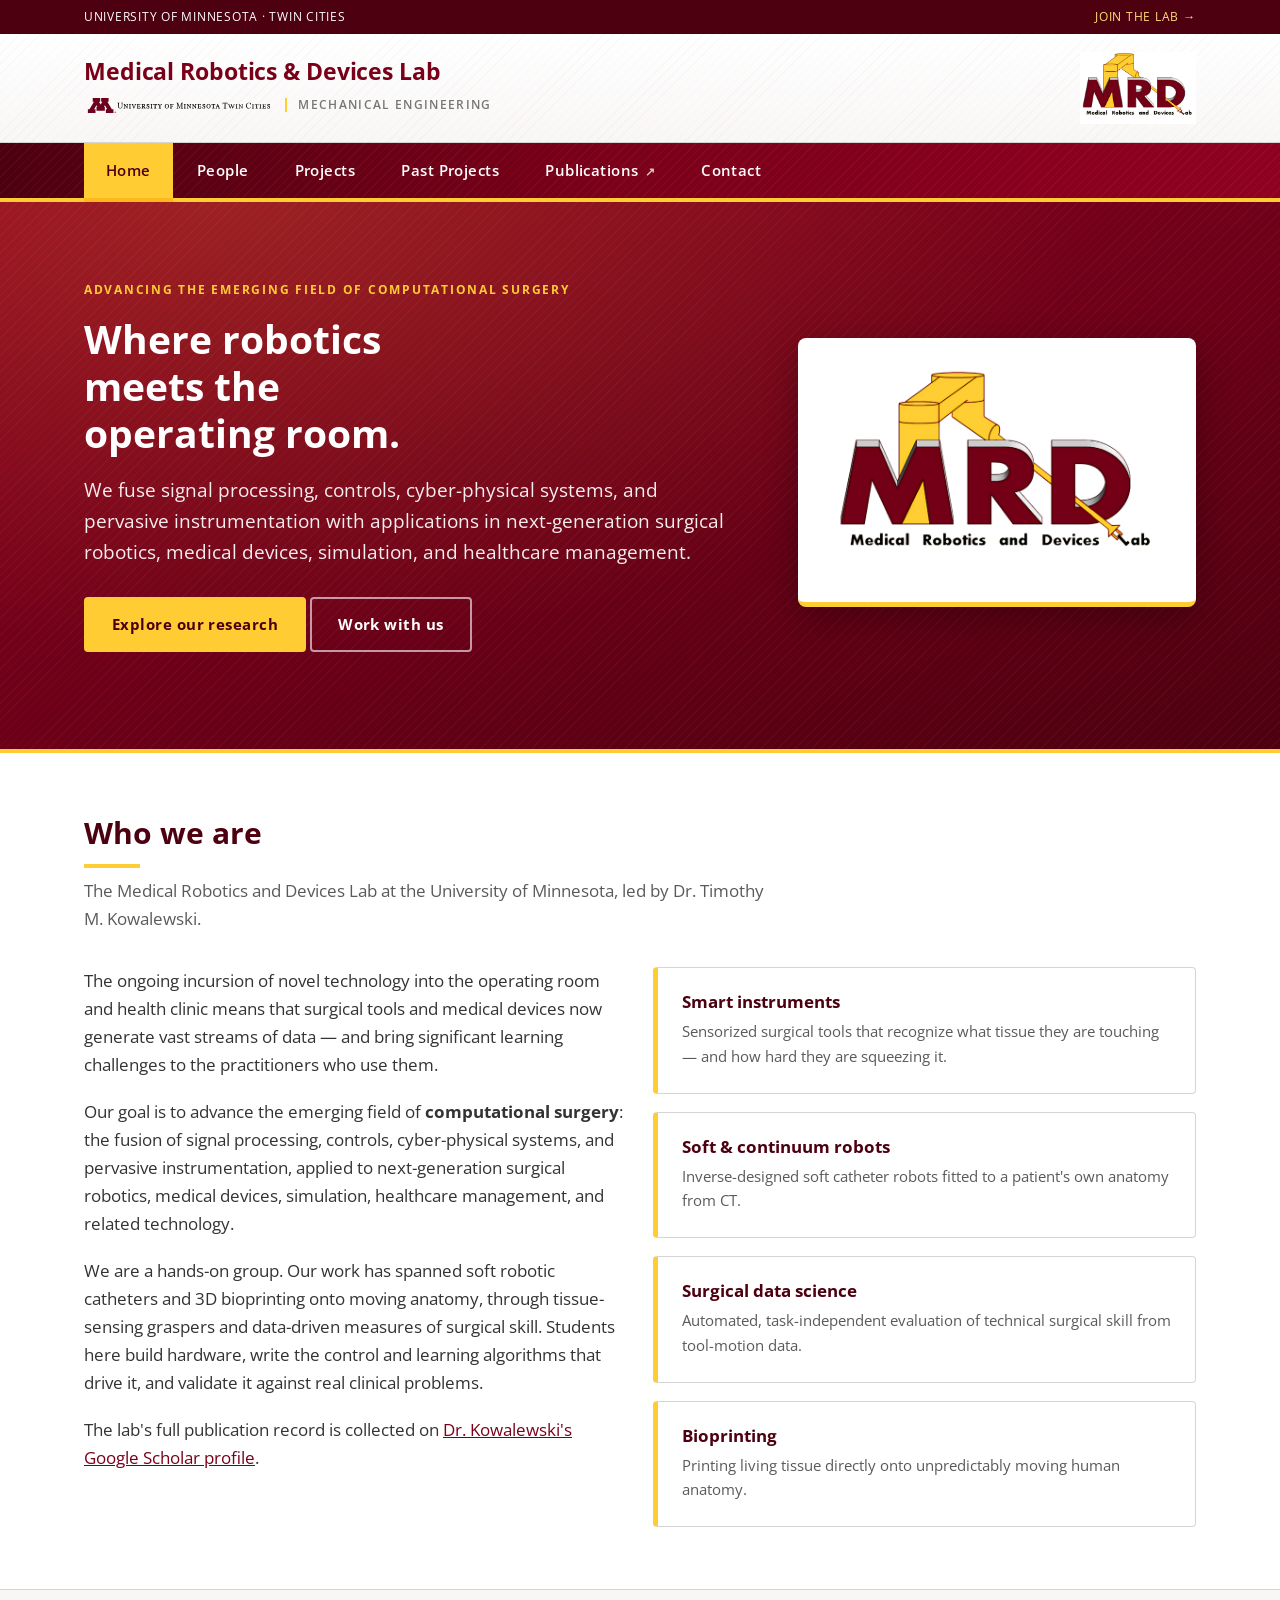
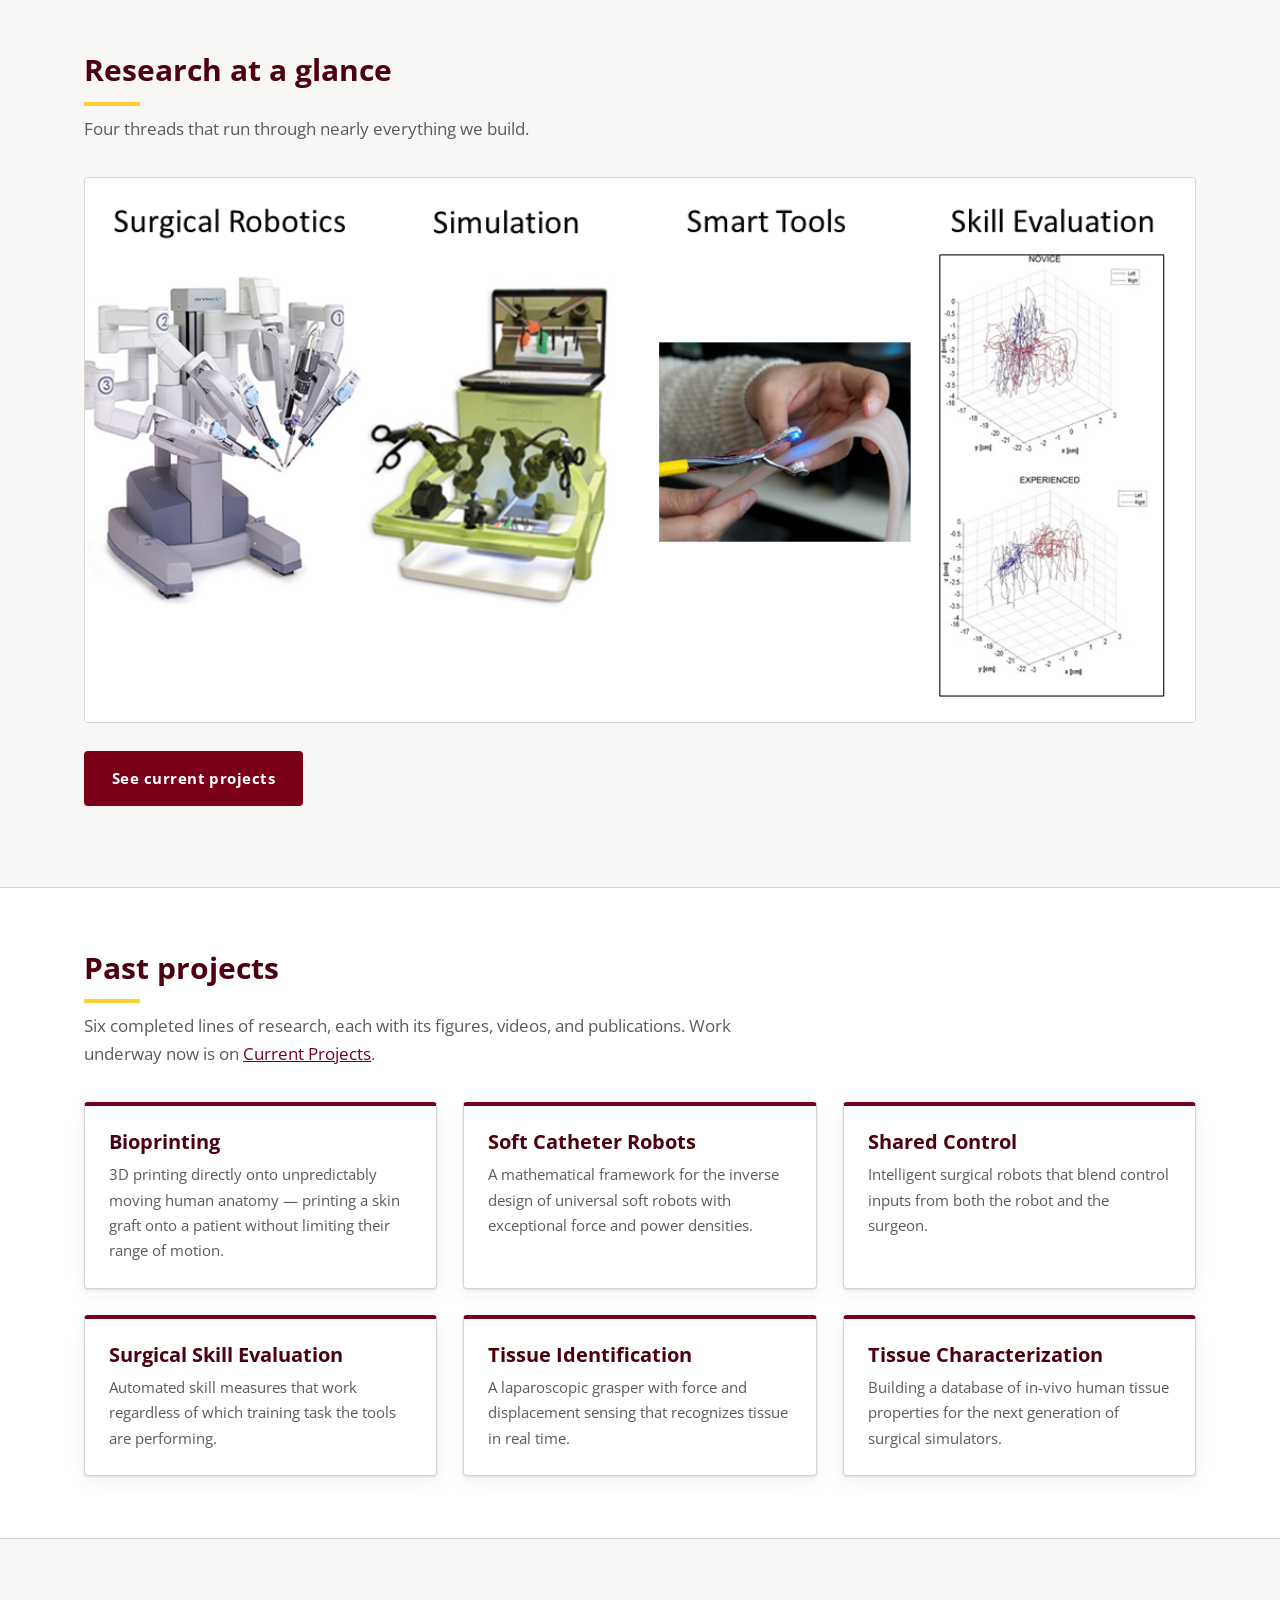
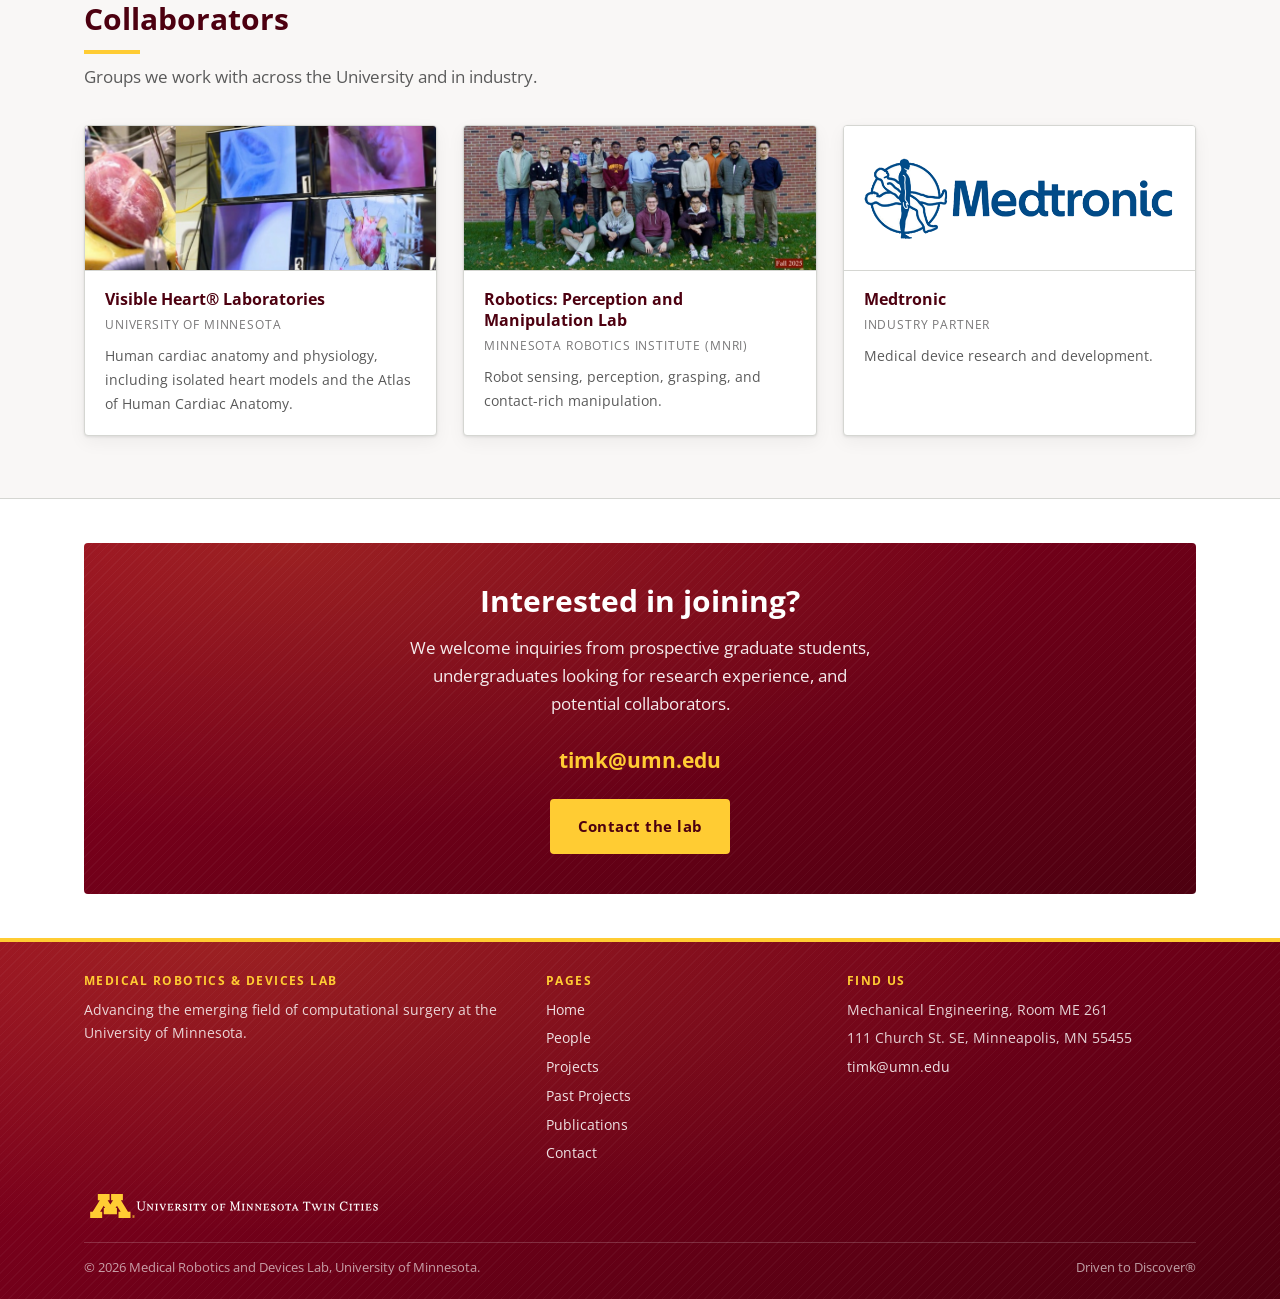
==== index.html @ 17ecb79b "Fix mobile layout for the hero, collaborators and footer wordmark The hero, collaborator strip and f" ====
<!DOCTYPE html>
<html lang="en">
<head>
<meta charset="utf-8">
<meta name="viewport" content="width=device-width, initial-scale=1">
<title>Medical Robotics and Devices Lab | University of Minnesota</title>
<meta name="description" content="The Medical Robotics and Devices Lab at the University of Minnesota advances the emerging field of computational surgery — surgical robotics, medical devices, simulation, and smart instrumentation.">
<link rel="icon" href="images/shared/mrd-logo.png">
<link href="https://fonts.googleapis.com/css2?family=Open+Sans:wght@400;600;700&display=swap" rel="stylesheet">
<link rel="stylesheet" href="css/style.css?v=8aaabcce">
</head>
<body>

<a class="skip-link" href="#main">Skip to main content</a>

<!-- ============================================================ header -->
<div class="topbar">
  <div class="wrap">
    <span>University of Minnesota &middot; Twin Cities</span>
    <span><a href="contact.html">Join the lab &rarr;</a></span>
  </div>
</div>

<header class="masthead">
  <div class="wrap">
    <a class="brand" href="index.html">
      <span class="title">Medical Robotics &amp; Devices Lab</span>
      <span class="sub">
        <img src="images/shared/umn-wordmark-light.svg"
             alt="University of Minnesota Twin Cities" width="190" height="23">
        <span class="dept">Mechanical Engineering</span>
      </span>
    </a>
    <a class="brand-logo" href="index.html" aria-label="MRD Lab home">
      <img src="images/shared/mrd-logo.png" alt="Medical Robotics and Devices Lab logo">
    </a>
  </div>
</header>

<div class="navbar">
  <div class="wrap">
    <button class="nav-toggle" aria-expanded="false" aria-controls="primary-nav">Menu</button>
    <nav class="nav" id="primary-nav" aria-label="Primary">
      <ul>
        <li><a href="index.html" aria-current="page">Home</a></li>
        <li><a href="people.html">People</a></li>
        <li><a href="projects.html">Projects</a></li>
        <li><a href="past-projects.html">Past Projects</a></li>
        <li><a href="https://scholar.google.com/citations?user=cNrTOccAAAAJ&amp;hl=en&amp;view_op=list_works&amp;sortby=pubdate"
               target="_blank" rel="noopener">Publications</a></li>
        <li><a href="contact.html">Contact</a></li>
      </ul>
    </nav>
  </div>
</div>

<main id="main">

  <!-- ============================================================= hero -->
  <div class="hero textured">
    <div class="wrap hero-grid">
      <div class="hero-text">
        <span class="kicker">Advancing the emerging field of computational surgery</span>
        <h1>Where robotics meets the operating room.</h1>
        <p class="lede">
          We fuse signal processing, controls, cyber-physical systems, and pervasive
          instrumentation with applications in next-generation surgical robotics,
          medical devices, simulation, and healthcare management.
        </p>
        <p>
          <a class="btn btn-gold" href="projects.html">Explore our research</a>
          <a class="btn btn-ghost" href="contact.html">Work with us</a>
        </p>
      </div>
      <div class="hero-mark">
        <img src="images/shared/mrd-logo.png"
             alt="Medical Robotics and Devices Lab logo" width="340" height="210">
      </div>
    </div>
  </div>

  <!-- ============================================================ about -->
  <section>
    <div class="wrap">
      <div class="section-head">
        <h2>Who we are</h2>
        <p>
          The Medical Robotics and Devices Lab at the University of Minnesota,
          led by Dr. Timothy M. Kowalewski.
        </p>
      </div>

      <div class="grid grid-2">
        <div>
          <p>
            The ongoing incursion of novel technology into the operating room and
            health clinic means that surgical tools and medical devices now generate
            vast streams of data &mdash; and bring significant learning challenges to
            the practitioners who use them.
          </p>
          <p>
            Our goal is to advance the emerging field of <strong>computational
            surgery</strong>: the fusion of signal processing, controls, cyber-physical
            systems, and pervasive instrumentation, applied to next-generation
            surgical robotics, medical devices, simulation, healthcare management,
            and related technology.
          </p>
          <p>
            We are a hands-on group. Our work has spanned soft robotic catheters
            and 3D bioprinting onto moving anatomy, through tissue-sensing graspers
            and data-driven measures of surgical skill. Students here build hardware,
            write the control and learning algorithms that drive it, and validate
            it against real clinical problems.
          </p>
          <p>
            The lab's full publication record is collected on
            <a href="https://scholar.google.com/citations?user=cNrTOccAAAAJ&amp;hl=en&amp;view_op=list_works&amp;sortby=pubdate"
               target="_blank" rel="noopener">Dr. Kowalewski's Google Scholar profile</a>.
          </p>
        </div>

        <div class="grid" style="gap:18px; align-content:start;">
          <div class="tile">
            <h3>Smart instruments</h3>
            <p>Sensorized surgical tools that recognize what tissue they are touching &mdash; and how hard they are squeezing it.</p>
          </div>
          <div class="tile">
            <h3>Soft &amp; continuum robots</h3>
            <p>Inverse-designed soft catheter robots fitted to a patient's own anatomy from CT.</p>
          </div>
          <div class="tile">
            <h3>Surgical data science</h3>
            <p>Automated, task-independent evaluation of technical surgical skill from tool-motion data.</p>
          </div>
          <div class="tile">
            <h3>Bioprinting</h3>
            <p>Printing living tissue directly onto unpredictably moving human anatomy.</p>
          </div>
        </div>
      </div>
    </div>
  </section>

  <!-- ================================================== research strip -->
  <section class="alt">
    <div class="wrap">
      <div class="section-head">
        <h2>Research at a glance</h2>
        <p>Four threads that run through nearly everything we build.</p>
      </div>
      <img src="images/home/research-banner.png"
           alt="Lab research areas: surgical robotics, simulation, smart tools, and skill evaluation"
           style="width:100%; border:1px solid var(--rule); border-radius:var(--radius); background:#fff;">
      <p style="margin-top:28px;">
        <a class="btn btn-maroon" href="projects.html">See current projects</a>
      </p>
    </div>
  </section>

  <!-- ============================================== featured projects -->
  <section>
    <div class="wrap">
      <div class="section-head">
        <h2>Past projects</h2>
        <p>
          Six completed lines of research, each with its figures, videos, and
          publications. Work underway now is on
          <a href="projects.html">Current Projects</a>.
        </p>
      </div>

      <div class="grid grid-3">
        <article class="card">
          <div class="card-body">
            <h3><a href="past-projects.html#bioprinting">Bioprinting</a></h3>
            <p>3D printing directly onto unpredictably moving human anatomy &mdash; printing a skin graft onto a patient without limiting their range of motion.</p>
          </div>
        </article>
        <article class="card">
          <div class="card-body">
            <h3><a href="past-projects.html#soft-catheter-robots">Soft Catheter Robots</a></h3>
            <p>A mathematical framework for the inverse design of universal soft robots with exceptional force and power densities.</p>
          </div>
        </article>
        <article class="card">
          <div class="card-body">
            <h3><a href="past-projects.html#shared-control">Shared Control</a></h3>
            <p>Intelligent surgical robots that blend control inputs from both the robot and the surgeon.</p>
          </div>
        </article>
        <article class="card">
          <div class="card-body">
            <h3><a href="past-projects.html#surgical-skill-evaluation">Surgical Skill Evaluation</a></h3>
            <p>Automated skill measures that work regardless of which training task the tools are performing.</p>
          </div>
        </article>
        <article class="card">
          <div class="card-body">
            <h3><a href="past-projects.html#tissue-identification">Tissue Identification</a></h3>
            <p>A laparoscopic grasper with force and displacement sensing that recognizes tissue in real time.</p>
          </div>
        </article>
        <article class="card">
          <div class="card-body">
            <h3><a href="past-projects.html#tissue-characterization">Tissue Characterization</a></h3>
            <p>Building a database of in-vivo human tissue properties for the next generation of surgical simulators.</p>
          </div>
        </article>
      </div>
    </div>
  </section>

  <!-- ===================================================== collaborators -->
  <section class="alt">
    <div class="wrap">
      <div class="section-head">
        <h2>Collaborators</h2>
        <p>Groups we work with across the University and in industry.</p>
      </div>

      <div class="collab-grid">

        <a class="collab" href="https://med.umn.edu/vhlab" target="_blank" rel="noopener">
          <span class="logo photo">
            <img src="images/collaborators/visible-heart-laboratory.jpg"
                 alt="An isolated heart on the Visible Heart Laboratories apparatus, with imaging monitors behind it"
                 loading="lazy"
                 data-fallback-text="Visible Heart&reg; Laboratories">
          </span>
          <span class="body">
            <span class="name">Visible Heart&reg; Laboratories</span>
            <span class="where">University of Minnesota</span>
            <span class="what">Human cardiac anatomy and physiology, including isolated
              heart models and the Atlas of Human Cardiac Anatomy.</span>
          </span>
        </a>

        <a class="collab" href="https://rpm-lab.github.io/" target="_blank" rel="noopener">
          <span class="logo photo">
            <img src="images/collaborators/rpm-lab.jpg"
                 alt="The RPM Lab group, autumn 2025"
                 loading="lazy"
                 data-fallback-text="RPM Lab">
          </span>
          <span class="body">
            <span class="name">Robotics: Perception and Manipulation Lab</span>
            <span class="where">Minnesota Robotics Institute (MnRI)</span>
            <span class="what">Robot sensing, perception, grasping, and
              contact-rich manipulation.</span>
          </span>
        </a>

        <a class="collab" href="https://www.medtronic.com" target="_blank" rel="noopener">
          <span class="logo">
            <img src="images/collaborators/medtronic.png"
                 alt="Medtronic" width="600" height="163" loading="lazy"
                 data-fallback-text="Medtronic">
          </span>
          <span class="body">
            <span class="name">Medtronic</span>
            <span class="where">Industry partner</span>
            <span class="what">Medical device research and development.</span>
          </span>
        </a>

      </div>
    </div>
  </section>

  <!-- =============================================================== CTA -->
  <section class="tight">
    <div class="wrap">
      <div class="contact-cta textured">
        <h2>Interested in joining?</h2>
        <p>
          We welcome inquiries from prospective graduate students, undergraduates
          looking for research experience, and potential collaborators.
        </p>
        <a class="email" href="mailto:timk@umn.edu">timk@umn.edu</a><br>
        <a class="btn btn-gold" href="contact.html">Contact the lab</a>
      </div>
    </div>
  </section>

</main>

<!-- ============================================================ footer -->
<footer class="site-footer textured">
  <div class="wrap">
    <div class="footer-grid">
      <div>
        <h4>Medical Robotics &amp; Devices Lab</h4>
        <p style="margin:0 0 10px;">
          Advancing the emerging field of computational surgery at the
          University of Minnesota.
        </p>
      </div>
      <div>
        <h4>Pages</h4>
        <ul>
          <li><a href="index.html">Home</a></li>
          <li><a href="people.html">People</a></li>
          <li><a href="projects.html">Projects</a></li>
          <li><a href="past-projects.html">Past Projects</a></li>
          <li><a href="https://scholar.google.com/citations?user=cNrTOccAAAAJ&amp;hl=en&amp;view_op=list_works&amp;sortby=pubdate" target="_blank" rel="noopener">Publications</a></li>
          <li><a href="contact.html">Contact</a></li>
        </ul>
      </div>
      <div>
        <h4>Find us</h4>
        <ul>
          <li>Mechanical Engineering, Room ME 261</li>
          <li>111 Church St. SE, Minneapolis, MN 55455</li>
          <li><a href="mailto:timk@umn.edu">timk@umn.edu</a></li>
        </ul>
      </div>
    </div>
      <div class="footer-umn">
        <img src="images/shared/umn-wordmark-reversed.svg"
             alt="University of Minnesota, Twin Cities" width="300" height="36">
      </div>
    <div class="footer-bottom">
      <span>&copy; <span id="year">2026</span> Medical Robotics and Devices Lab, University of Minnesota.</span>
      <span>Driven to Discover&reg;</span>
    </div>
  </div>
</footer>

<script src="js/site.js?v=edabe808"></script>
<script>document.getElementById('year').textContent = new Date().getFullYear();</script>
</body>
</html>
---- css/style.css ----
/* ==========================================================================
   Medical Robotics and Devices Lab — University of Minnesota
   Palette and type pulled from the previous site (UMN "Folwell" theme).
   ========================================================================== */

:root {
  /* UMN brand colors, sampled from the old mrd.umn.edu stylesheet */
  --maroon:        #7a0019;
  --maroon-dark:   #4d0010;
  --maroon-mid:    #900021;
  --maroon-light:  #a10021;
  --gold:          #ffcc33;
  --gold-deep:     #ffb71e;
  --gold-pale:     #ffde7a;

  /* Neutrals */
  --ink:           #333333;
  --ink-soft:      #5a5a5a;
  --ink-faint:     #777677;
  --rule:          #d5d6d2;
  --paper:         #ffffff;
  --paper-warm:    #f9f7f6;
  --paper-grey:    #f0efee;

  --wrap:          1160px;
  --radius:        4px;
  --shadow:        0 1px 3px rgba(0, 0, 0, .10), 0 6px 18px rgba(0, 0, 0, .05);
  --shadow-lift:   0 2px 6px rgba(0, 0, 0, .13), 0 14px 32px rgba(0, 0, 0, .10);

  --sans: "Open Sans", Helvetica, "Helvetica Neue", Verdana, Geneva, sans-serif;
  --serif: Georgia, Times, "Times New Roman", serif;
}

/* --------------------------------------------------------------- reset -- */

*, *::before, *::after { box-sizing: border-box; }

body {
  margin: 0;
  font-family: var(--sans);
  font-size: 17px;
  line-height: 1.65;
  color: var(--ink);
  background: var(--paper);
  -webkit-font-smoothing: antialiased;
}

img { max-width: 100%; display: block; }

a { color: var(--maroon); }
a:hover { color: var(--maroon-light); }

h1, h2, h3, h4 {
  font-family: var(--sans);
  font-weight: 700;
  line-height: 1.2;
  color: var(--maroon-dark);
  margin: 0 0 .5em;
}

h1 { font-size: 2.45rem; }
h2 { font-size: 1.85rem; }
h3 { font-size: 1.22rem; }

p { margin: 0 0 1.1em; }

.wrap {
  max-width: var(--wrap);
  margin: 0 auto;
  padding: 0 24px;
}

.skip-link {
  position: absolute;
  left: -9999px;
  background: var(--gold);
  color: var(--maroon-dark);
  padding: 10px 18px;
  font-weight: 700;
  z-index: 100;
}
.skip-link:focus { left: 8px; top: 8px; }

/* ------------------------------------------------------- texture utils -- */

/* Fine diagonal weave laid over maroon fields — carries the "texture" of the
   old site's banner without needing an image file. */
.textured {
  position: relative;
  background-color: var(--maroon);
  background-image:
    repeating-linear-gradient(135deg,
      rgba(255, 255, 255, .035) 0px,
      rgba(255, 255, 255, .035) 1px,
      transparent 1px,
      transparent 6px),
    radial-gradient(ellipse at 18% 0%,
      rgba(255, 204, 51, .16) 0%,
      transparent 58%),
    linear-gradient(160deg, var(--maroon-mid) 0%, var(--maroon-dark) 100%);
}

/* ---------------------------------------------------------- top banner -- */

.topbar {
  background: var(--maroon-dark);
  color: #fff;
  font-size: .78rem;
  letter-spacing: .06em;
  text-transform: uppercase;
}
.topbar .wrap {
  display: flex;
  justify-content: space-between;
  align-items: center;
  min-height: 34px;
  gap: 16px;
}
.topbar a { color: var(--gold-pale); text-decoration: none; }
.topbar a:hover { color: #fff; text-decoration: underline; }

/* Light plate so the maroon/gold logo keeps its contrast */
.masthead {
  background-color: var(--paper);
  background-image:
    repeating-linear-gradient(135deg,
      rgba(122, 0, 25, .022) 0px,
      rgba(122, 0, 25, .022) 1px,
      transparent 1px,
      transparent 7px),
    linear-gradient(180deg, #fff 0%, var(--paper-warm) 100%);
  border-bottom: 1px solid var(--rule);
}
.masthead .wrap {
  display: flex;
  align-items: center;
  justify-content: space-between;
  gap: 24px;
  padding-top: 18px;
  padding-bottom: 18px;
}

.brand {
  display: flex;
  flex-direction: column;
  text-decoration: none;
  min-width: 0;
}
.brand .title {
  font-size: 1.42rem;
  font-weight: 700;
  line-height: 1.15;
  color: var(--maroon);
  letter-spacing: -.005em;
}
/* Official University wordmark + unit name, the way UMN brands its units.
   The department has no standalone banner image — its own site sets the unit
   name as text beside the campus wordmark, so this mirrors that. */
.brand .sub {
  display: flex;
  align-items: center;
  gap: 11px;
  margin-top: 8px;
  min-width: 0;
}
.brand .sub img {
  height: 23px;
  width: auto;
  flex: none;
}
.brand .sub .dept {
  font-size: .76rem;
  letter-spacing: .11em;
  text-transform: uppercase;
  color: var(--ink-faint);
  font-weight: 600;
  padding-left: 11px;
  border-left: 2px solid var(--gold);
  line-height: 1.2;
}

/* Lab logo, pinned top-right on every page */
.brand-logo {
  flex: none;
  display: block;
  line-height: 0;
}
.brand-logo img {
  height: 72px;
  width: auto;
}

/* ----------------------------------------------------------- nav (4 up) - */

.navbar {
  background-color: var(--maroon);
  background-image:
    repeating-linear-gradient(135deg,
      rgba(255, 255, 255, .04) 0px,
      rgba(255, 255, 255, .04) 1px,
      transparent 1px,
      transparent 6px),
    linear-gradient(90deg, var(--maroon-dark) 0%, var(--maroon) 46%, var(--maroon-mid) 100%);
  border-bottom: 4px solid var(--gold);
}
.navbar .wrap {
  display: flex;
  align-items: center;
  justify-content: space-between;
  gap: 16px;
  flex-wrap: wrap;
}

.nav-toggle {
  display: none;
  background: transparent;
  border: 2px solid var(--gold);
  color: var(--gold);
  font: inherit;
  font-weight: 700;
  font-size: .9rem;
  padding: 7px 14px;
  margin: 9px 0;
  border-radius: var(--radius);
  cursor: pointer;
}

.nav ul {
  list-style: none;
  margin: 0;
  padding: 0;
  display: flex;
  gap: 2px;
}
.nav a {
  display: block;
  padding: 15px 22px;
  color: #fff;
  text-decoration: none;
  font-weight: 600;
  font-size: .95rem;
  letter-spacing: .03em;
  border-bottom: 4px solid transparent;
  margin-bottom: -4px;
}
.nav a:hover {
  background: rgba(0, 0, 0, .20);
  color: var(--gold);
}
.nav a[aria-current="page"] {
  color: var(--maroon-dark);
  background: var(--gold);
  border-bottom-color: var(--gold-deep);
}

/* Publications leaves the site (Google Scholar) — mark it so that's no surprise */
.nav a[target="_blank"]::after {
  content: "↗";
  font-size: .78em;
  margin-left: 6px;
  opacity: .75;
  vertical-align: baseline;
}

/* ---------------------------------------------------------------- hero -- */

.hero {
  color: #fff;
  padding: 72px 0 78px;
  border-bottom: 4px solid var(--gold);
}
/* Text left, lab mark right — fills the empty half of the banner.
   The logo's own letters are maroon, so it sits on a light plate rather
   than directly on the maroon ground where it would disappear. */
.hero-grid {
  display: grid;
  grid-template-columns: minmax(0, 1fr) auto;
  gap: 56px;
  align-items: center;
}
.hero-mark {
  flex: none;
  background: var(--paper);
  border-radius: 8px;
  border-bottom: 5px solid var(--gold);
  padding: 30px 34px;
  box-shadow: 0 10px 34px rgba(0, 0, 0, .28);
}
.hero-mark img { width: 330px; height: auto; }

.hero h1 { color: #fff; max-width: 17ch; }
.hero .kicker {
  display: inline-block;
  font-size: .78rem;
  letter-spacing: .14em;
  text-transform: uppercase;
  color: var(--gold);
  font-weight: 700;
  margin-bottom: 14px;
}
.hero .lede {
  font-size: 1.16rem;
  max-width: 62ch;
  color: rgba(255, 255, 255, .93);
  margin-bottom: 1.6em;
}

/* page header for interior pages */
.page-head {
  color: #fff;
  padding: 48px 0 52px;
  border-bottom: 4px solid var(--gold);
}
.page-head h1 { color: #fff; margin-bottom: .25em; }
.page-head p {
  max-width: 64ch;
  color: rgba(255, 255, 255, .9);
  margin: 0;
}

/* -------------------------------------------------------------- button -- */

.btn {
  display: inline-block;
  padding: 13px 26px;
  font-weight: 700;
  font-size: .95rem;
  letter-spacing: .03em;
  text-decoration: none;
  border-radius: var(--radius);
  border: 2px solid transparent;
  transition: transform .12s ease, background-color .12s ease;
}
.btn:hover { transform: translateY(-1px); }

.btn-gold {
  background: var(--gold);
  color: var(--maroon-dark);
  border-color: var(--gold);
}
.btn-gold:hover { background: var(--gold-deep); color: var(--maroon-dark); }

.btn-ghost {
  border-color: rgba(255, 255, 255, .6);
  color: #fff;
}
.btn-ghost:hover { background: rgba(255, 255, 255, .12); color: #fff; }

.btn-maroon {
  background: var(--maroon);
  color: #fff;
  border-color: var(--maroon);
}
.btn-maroon:hover { background: var(--maroon-light); color: #fff; }

/* ------------------------------------------------------------ sections -- */

section { padding: 62px 0; }
section.tight { padding: 44px 0; }
section.alt { background: var(--paper-warm); border-top: 1px solid var(--rule); border-bottom: 1px solid var(--rule); }

.section-head { margin-bottom: 34px; max-width: 68ch; }
.section-head h2 { margin-bottom: .3em; }
.section-head h2::after {
  content: "";
  display: block;
  width: 56px;
  height: 4px;
  background: var(--gold);
  margin-top: 14px;
}
.section-head p { color: var(--ink-soft); margin: 0; }

/* ---------------------------------------------------------- grid/cards -- */

.grid { display: grid; gap: 26px; }
.grid-2 { grid-template-columns: repeat(2, 1fr); }
.grid-3 { grid-template-columns: repeat(3, 1fr); }
.grid-4 { grid-template-columns: repeat(4, 1fr); }

.card {
  background: var(--paper);
  border: 1px solid var(--rule);
  border-top: 4px solid var(--maroon);
  border-radius: var(--radius);
  box-shadow: var(--shadow);
  overflow: hidden;
  display: flex;
  flex-direction: column;
  transition: box-shadow .16s ease, transform .16s ease;
}
.card:hover { box-shadow: var(--shadow-lift); transform: translateY(-2px); }
.card .card-body { padding: 24px; flex: 1; }
.card h3 { margin-bottom: .45em; }
.card h3 a { text-decoration: none; color: inherit; }
.card:hover h3 a { color: var(--maroon-light); text-decoration: underline; }
.card p { color: var(--ink-soft); font-size: .96rem; margin-bottom: 0; }

/* Stat / focus tiles on the home page */
.tile {
  background: var(--paper);
  border: 1px solid var(--rule);
  border-left: 5px solid var(--gold);
  border-radius: var(--radius);
  padding: 24px;
}
.tile h3 { font-size: 1.05rem; margin-bottom: .4em; }
.tile p { font-size: .94rem; color: var(--ink-soft); margin: 0; }

/* -------------------------------------------------------- people cards -- */

.person {
  background: var(--paper);
  border: 1px solid var(--rule);
  border-radius: var(--radius);
  box-shadow: var(--shadow);
  overflow: hidden;
  transition: box-shadow .16s ease, transform .16s ease;
}
.person:hover { box-shadow: var(--shadow-lift); transform: translateY(-2px); }

.person .photo {
  position: relative;
  aspect-ratio: 1 / 1;
  background: var(--paper-grey);
  overflow: hidden;
}
.person .photo img {
  width: 100%;
  height: 100%;
  object-fit: cover;
  /* Faces sit above centre in most portraits — a centred crop lops off the
     top of people's heads. Override per person with "Photo Focus:" in their
     info.txt, which sets an inline object-position. */
  object-position: 50% 22%;
}
/* Shown when no photo file is present yet */
.person .photo .placeholder {
  position: absolute;
  inset: 0;
  display: grid;
  place-items: center;
  font-size: 2.6rem;
  font-weight: 700;
  color: #fff;
  letter-spacing: .02em;
  background-color: var(--maroon);
  background-image:
    repeating-linear-gradient(135deg,
      rgba(255, 255, 255, .05) 0px,
      rgba(255, 255, 255, .05) 1px,
      transparent 1px,
      transparent 7px),
    linear-gradient(160deg, var(--maroon-mid) 0%, var(--maroon-dark) 100%);
}

.person .info { padding: 18px 20px 22px; }
.person .name { font-size: 1.06rem; font-weight: 700; color: var(--maroon-dark); margin: 0 0 3px; }
/* Degrees earned with the lab — maroon, so they read as the card's subject
   rather than muted metadata. Consecutive lines sit tight together. */
.person .role {
  font-size: .85rem;
  color: var(--maroon);
  font-weight: 600;
  text-transform: uppercase;
  letter-spacing: .06em;
  margin: 0 0 3px;
}
.person .role:last-of-type { margin-bottom: 10px; }
/* A duty held alongside the degree — safety officer, lab admin, etc. */
.person .lab-role {
  display: inline-block;
  font-size: .72rem;
  font-weight: 700;
  letter-spacing: .05em;
  text-transform: uppercase;
  color: var(--maroon-dark);
  background: var(--gold-pale);
  border: 1px solid var(--gold);
  border-radius: 999px;
  padding: 3px 11px;
  margin: 0 0 10px;
}

.person .blurb { font-size: .92rem; color: var(--ink-soft); margin: 0 0 10px; }
.person .links {
  font-size: .88rem;
  display: flex;
  flex-wrap: wrap;
  gap: 6px 14px;
}
.person .links a { text-decoration: none; font-weight: 600; }
.person .links a:hover { text-decoration: underline; }

/* Downloadable file (resume, portfolio PDF) — marked with a down arrow */
.person .links a.dl::before {
  content: "⤓";
  margin-right: 5px;
  font-weight: 700;
}

/* PI gets a wide, two-column treatment */
.person-lead {
  display: grid;
  grid-template-columns: 260px 1fr;
  border-top: 4px solid var(--maroon);
}
.person-lead .photo { aspect-ratio: auto; height: 100%; min-height: 260px; }
.person-lead .info { padding: 30px 32px; }
.person-lead .name { font-size: 1.5rem; }

/* Alumni: compact list, no photos */
.alumni-list {
  list-style: none;
  margin: 0;
  padding: 0;
  columns: 3;
  column-gap: 32px;
}
.alumni-list li {
  break-inside: avoid;
  padding: 7px 0 7px 14px;
  border-left: 3px solid var(--gold);
  margin-bottom: 8px;
  font-size: .95rem;
}
.alumni-list .yr { color: var(--ink-faint); font-size: .86rem; display: block; }

/* ------------------------------------------------------ project blocks -- */

.project-entry {
  background: var(--paper);
  border: 1px solid var(--rule);
  border-top: 4px solid var(--maroon);
  border-radius: var(--radius);
  box-shadow: var(--shadow);
  padding: 30px 34px 34px;
  margin-bottom: 34px;
}

.project-head { margin-bottom: 24px; }
.project-head h3 { font-size: 1.45rem; margin-bottom: 0; }
.project-head .tagline {
  font-size: .78rem;
  letter-spacing: .12em;
  text-transform: uppercase;
  color: var(--maroon);
  font-weight: 700;
  margin-bottom: 7px;
}

.badge {
  display: inline-block;
  vertical-align: middle;
  font-size: .64rem;
  font-weight: 700;
  letter-spacing: .1em;
  text-transform: uppercase;
  padding: 4px 10px;
  border-radius: 999px;
  position: relative;
  top: -2px;
}
.badge-past {
  background: var(--paper-grey);
  color: var(--ink-faint);
  border: 1px solid var(--rule);
}

.project-grid {
  display: grid;
  grid-template-columns: minmax(0, 420px) minmax(0, 1fr);
  gap: 32px;
  align-items: start;
}

.project-media-col { display: grid; gap: 16px; }
.project-text-col p { font-size: .97rem; }

.media-item { margin: 0; }
.media-item img,
.media-item video {
  width: 100%;
  height: auto;
  display: block;
  border: 1px solid var(--rule);
  border-radius: var(--radius);
  background: var(--paper-grey);
}
/* Portrait clips (converted from the old site's tall GIFs) shouldn't tower
   over the text column. */
.media-item video { max-height: 420px; object-fit: contain; }

.media-item figcaption {
  font-size: .82rem;
  color: var(--ink-faint);
  padding-top: 7px;
  line-height: 1.45;
}

/* 16:9 responsive YouTube embed */
.media-embed {
  position: relative;
  padding-top: 56.25%;
  border-radius: var(--radius);
  overflow: hidden;
  border: 1px solid var(--rule);
  background: #000;
}
.media-embed iframe {
  position: absolute;
  inset: 0;
  width: 100%;
  height: 100%;
  border: 0;
}

.media-placeholder {
  display: grid;
  place-items: center;
  text-align: center;
  min-height: 220px;
  padding: 24px;
  border-radius: var(--radius);
  color: rgba(255, 255, 255, .85);
  font-size: .8rem;
  letter-spacing: .08em;
  text-transform: uppercase;
  background-color: var(--maroon);
  background-image:
    repeating-linear-gradient(135deg,
      rgba(255, 255, 255, .05) 0px,
      rgba(255, 255, 255, .05) 1px,
      transparent 1px,
      transparent 7px),
    linear-gradient(160deg, var(--maroon-mid) 0%, var(--maroon-dark) 100%);
}

.project-text-col .researchers {
  font-size: .88rem;
  color: var(--ink-faint);
  border-top: 1px solid var(--rule);
  padding-top: 14px;
  margin: 18px 0 0;
}
.project-text-col .researchers strong { color: var(--ink-soft); }

/* Collapsible publication list */
.pubs { margin-top: 18px; }
.pubs summary {
  cursor: pointer;
  font-size: .86rem;
  font-weight: 700;
  color: var(--maroon);
  letter-spacing: .03em;
  padding: 7px 0;
  list-style: none;
}
.pubs summary::-webkit-details-marker { display: none; }
.pubs summary::before {
  content: "▸";
  display: inline-block;
  margin-right: 8px;
  transition: transform .15s ease;
}
.pubs[open] summary::before { transform: rotate(90deg); }
.pubs summary:hover { color: var(--maroon-light); text-decoration: underline; }
.pubs ul {
  margin: 6px 0 0;
  padding: 0 0 0 22px;
  font-size: .88rem;
  color: var(--ink-soft);
}
.pubs li { margin-bottom: 7px; line-height: 1.45; }

/* Empty-state note where active projects will go */
.empty-note {
  border: 1px dashed var(--rule);
  border-left: 5px solid var(--gold);
  border-radius: var(--radius);
  background: var(--paper-warm);
  padding: 24px 26px;
  color: var(--ink-soft);
  font-size: .95rem;
}
.empty-note p:last-child { margin-bottom: 0; }

/* -------------------------------------------------- collaborators strip -- */

.collab-grid {
  display: grid;
  grid-template-columns: repeat(auto-fit, minmax(240px, 1fr));
  gap: 26px;
}

.collab {
  display: flex;
  flex-direction: column;
  background: var(--paper);
  border: 1px solid var(--rule);
  border-radius: var(--radius);
  box-shadow: var(--shadow);
  overflow: hidden;
  text-decoration: none;
  transition: box-shadow .16s ease, transform .16s ease;
}
.collab:hover { box-shadow: var(--shadow-lift); transform: translateY(-2px); }

/* Logo plate — white so partner marks keep their own colours */
.collab .logo {
  position: relative;
  height: 145px;   /* matches .logo.photo so all cards line up */
  background: #fff;
  border-bottom: 1px solid var(--rule);
  display: grid;
  place-items: center;
  /* Tight padding so a wide logo still fills the plate rather than
     shrinking to a stamp in the middle of it. */
  padding: 16px 20px;
}
.collab .logo img {
  max-height: 100%;
  max-width: 100%;
  width: auto;
  object-fit: contain;
}

/* Some collaborators publish no standalone logo, so the card uses a photo
   from their site instead — that fills the plate rather than sitting in it. */
.collab .logo.photo {
  padding: 0;
  background: var(--paper-grey);
}
.collab .logo.photo img {
  width: 100%;
  height: 100%;
  max-width: none;
  max-height: none;
  object-fit: cover;
  object-position: 50% 45%;
}
/* Until a logo file is dropped in, show a clean wordmark instead of the
   maroon tile used elsewhere. */
.collab .logo .placeholder {
  position: absolute;
  inset: 0;
  display: grid;
  place-items: center;
  text-align: center;
  padding: 16px;
  background: var(--paper-warm);
  background-image: none;
  color: var(--maroon);
  font-size: .95rem;
  font-weight: 700;
  line-height: 1.3;
  letter-spacing: .01em;
  text-transform: none;
}

/* The card is an <a>, so its parts are spans — make them stack. */
.collab .logo,
.collab .body,
.collab .name,
.collab .where,
.collab .what { display: block; }

.collab .body { padding: 18px 20px 20px; flex: 1; }
.collab .name {
  font-size: 1rem;
  font-weight: 700;
  line-height: 1.3;
  color: var(--maroon-dark);
  margin: 0 0 5px;
}
.collab .where {
  font-size: .76rem;
  letter-spacing: .07em;
  text-transform: uppercase;
  color: var(--ink-faint);
  margin: 0 0 9px;
}
.collab .what { font-size: .9rem; color: var(--ink-soft); margin: 0; }

/* --------------------------------------------------------- contact bits - */

.contact-grid {
  display: grid;
  grid-template-columns: 1.15fr 1fr;
  gap: 34px;
  align-items: start;
}

.contact-cta {
  border-radius: var(--radius);
  padding: 40px;
  color: #fff;
  text-align: center;
}
.contact-cta h2 { color: #fff; }
.contact-cta p { color: rgba(255, 255, 255, .92); max-width: 46ch; margin-left: auto; margin-right: auto; }
.contact-cta .email {
  display: inline-block;
  font-size: 1.32rem;
  font-weight: 700;
  color: var(--gold);
  text-decoration: none;
  margin: 6px 0 22px;
  word-break: break-word;
}
.contact-cta .email:hover { text-decoration: underline; color: var(--gold-pale); }

.info-block {
  background: var(--paper);
  border: 1px solid var(--rule);
  border-top: 4px solid var(--maroon);
  border-radius: var(--radius);
  box-shadow: var(--shadow);
  padding: 28px 30px;
  margin-bottom: 24px;
}
.info-block h3 { margin-bottom: .6em; }

.detail-list { list-style: none; margin: 0; padding: 0; }
.detail-list li {
  display: grid;
  grid-template-columns: 112px 1fr;
  gap: 12px;
  padding: 10px 0;
  border-bottom: 1px solid var(--rule);
  font-size: .95rem;
}
.detail-list li:last-child { border-bottom: 0; }
.detail-list .label {
  font-weight: 700;
  color: var(--maroon-dark);
  font-size: .8rem;
  letter-spacing: .06em;
  text-transform: uppercase;
  padding-top: 3px;
}
.detail-list address { font-style: normal; }

/* -------------------------------------------------------------- footer -- */

.site-footer {
  color: rgba(255, 255, 255, .82);
  padding: 32px 0 20px;
  border-top: 4px solid var(--gold);
  font-size: .9rem;
}
.site-footer h4 {
  color: var(--gold);
  font-size: .76rem;
  letter-spacing: .12em;
  text-transform: uppercase;
  margin-bottom: .7em;
}
.site-footer a { color: rgba(255, 255, 255, .88); text-decoration: none; }
.site-footer a:hover { color: var(--gold); text-decoration: underline; }
.site-footer ul { list-style: none; margin: 0; padding: 0; }
.site-footer li { margin-bottom: 5px; }
.site-footer p { margin-bottom: 0; }
.footer-grid {
  display: grid;
  grid-template-columns: 1.6fr 1fr 1.3fr;
  gap: 32px;
  padding-bottom: 18px;
}

/* Official University wordmark, reversed for the maroon ground */
.footer-umn {
  padding-bottom: 18px;
}
.footer-umn img {
  width: 300px;
  max-width: 70%;
  height: auto;
}

.footer-bottom {
  border-top: 1px solid rgba(255, 255, 255, .18);
  padding-top: 14px;
  font-size: .8rem;
  color: rgba(255, 255, 255, .62);
  display: flex;
  justify-content: space-between;
  gap: 16px;
  flex-wrap: wrap;
}

/* --------------------------------------------------------- responsive --- */

@media (max-width: 980px) {
  .grid-4 { grid-template-columns: repeat(3, 1fr); }
  .project-grid { grid-template-columns: 1fr; gap: 24px; }
  .contact-grid { grid-template-columns: 1fr; }

  /* Hero stacks: the mark's column is wider than a narrow viewport allows. */
  .hero-grid { grid-template-columns: 1fr; gap: 34px; }
  .hero-mark { justify-self: start; padding: 24px 28px; }
  .hero-mark img { width: 280px; }
  .alumni-list { columns: 2; }
  .footer-grid { grid-template-columns: 1fr 1fr; }
  .person-lead { grid-template-columns: 1fr; }
  .person-lead .photo { min-height: 300px; }
}

@media (max-width: 760px) {
  body { font-size: 16px; }
  h1 { font-size: 1.95rem; }
  h2 { font-size: 1.55rem; }

  .masthead .wrap { padding-top: 13px; padding-bottom: 13px; gap: 14px; }
  .brand .title { font-size: 1.05rem; }
  .brand .sub { gap: 7px; margin-top: 6px; flex-wrap: wrap; }
  .brand .sub img { height: 17px; }
  .brand .sub .dept {
    font-size: .6rem;
    letter-spacing: .07em;
    padding-left: 7px;
  }
  .brand-logo img { height: 50px; }

  .nav-toggle { display: block; }
  .nav {
    flex-basis: 100%;
    display: none;
  }
  .nav.open { display: block; }
  .nav ul { flex-direction: column; gap: 0; padding-bottom: 8px; }
  .nav a {
    border-bottom: 1px solid rgba(255, 255, 255, .14);
    border-left: 4px solid transparent;
    margin-bottom: 0;
    padding: 13px 10px;
  }
  .nav a[aria-current="page"] { border-left-color: var(--gold-deep); }

  .hero { padding: 44px 0 48px; }
  section { padding: 44px 0; }

  /* Stacked hero buttons read better matched than ragged */
  .hero-text .btn { display: block; text-align: center; }
  .hero-text .btn + .btn { margin-top: 10px; }

  /* Let the mark size to the card rather than a fixed 330px */
  .hero-mark {
    justify-self: stretch;
    padding: 20px 22px;
    border-bottom-width: 4px;
  }
  .hero-mark img { width: 100%; max-width: 280px; margin: 0 auto; }

  /* Shorter plates so a card isn't mostly logo on a small screen */
  .collab .logo { height: 118px; padding: 14px 16px; }

  .footer-umn { padding-bottom: 14px; }
  .footer-umn img { width: 240px; max-width: 78%; }

  .grid-2, .grid-3, .grid-4 { grid-template-columns: 1fr; }
  .alumni-list { columns: 1; }
  .footer-grid { grid-template-columns: 1fr; gap: 28px; }
  .project-entry { padding: 24px 20px 26px; }
  .project-head h3 { font-size: 1.25rem; }
  .contact-cta { padding: 30px 22px; }
  .detail-list li { grid-template-columns: 1fr; gap: 2px; }
}

/* People grid sizing — auto-fit so rows stay even as the roster changes */
.people-grid {
  display: grid;
  grid-template-columns: repeat(auto-fill, minmax(220px, 1fr));
  gap: 26px;
}

@media print {
  .topbar, .nav, .nav-toggle { display: none; }
  body { font-size: 11pt; }
}
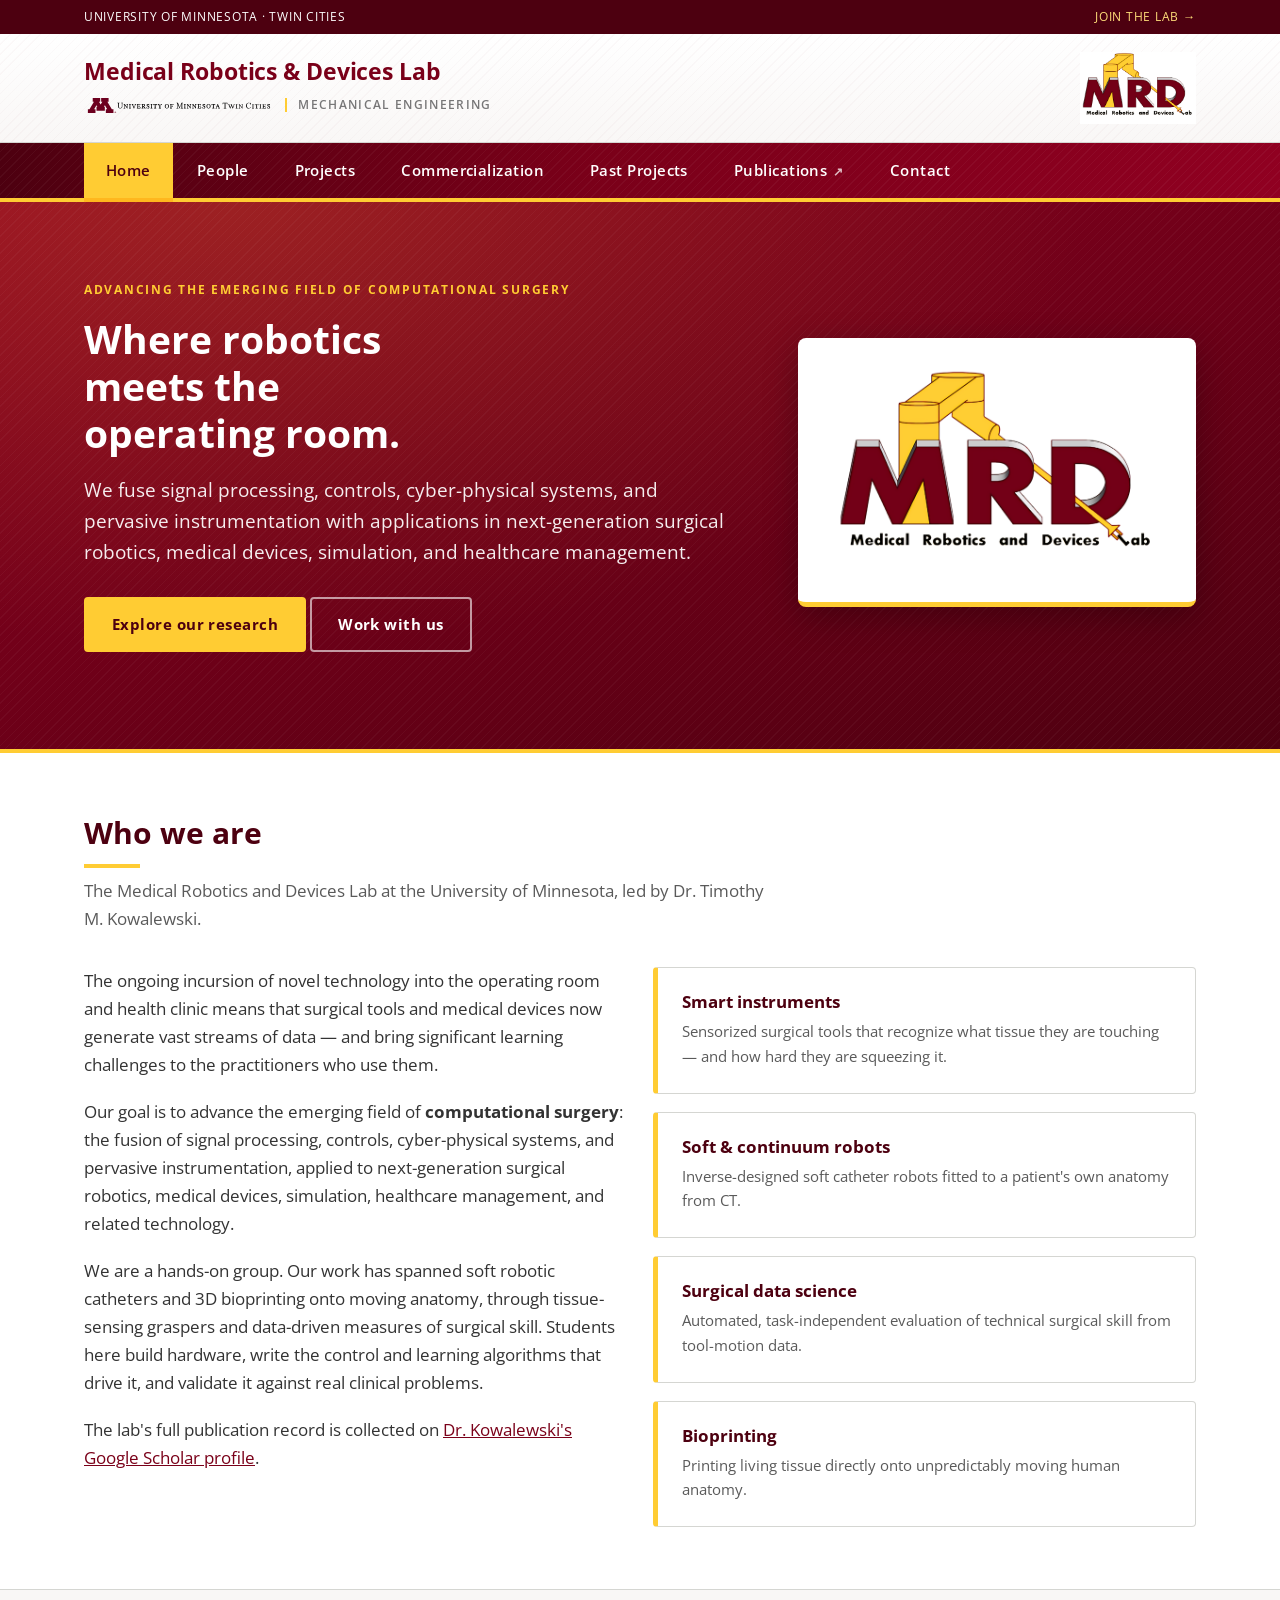
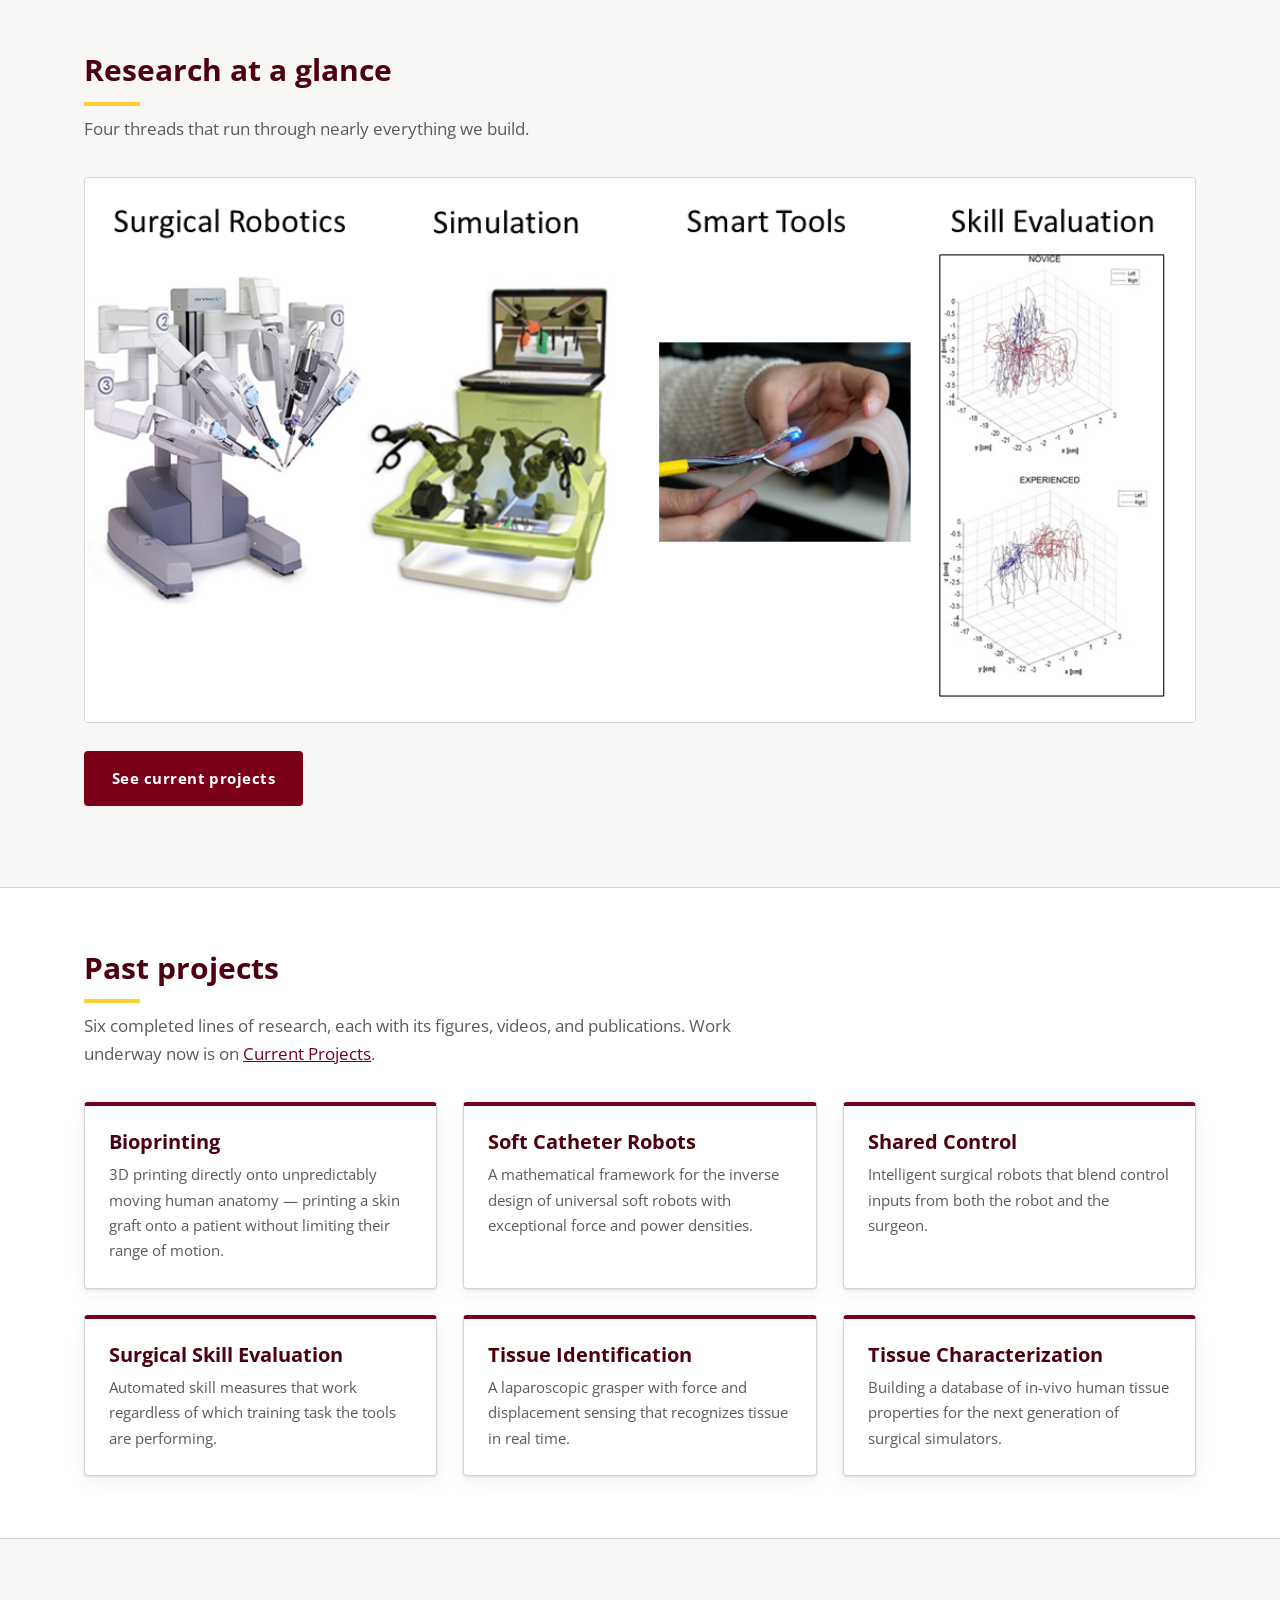
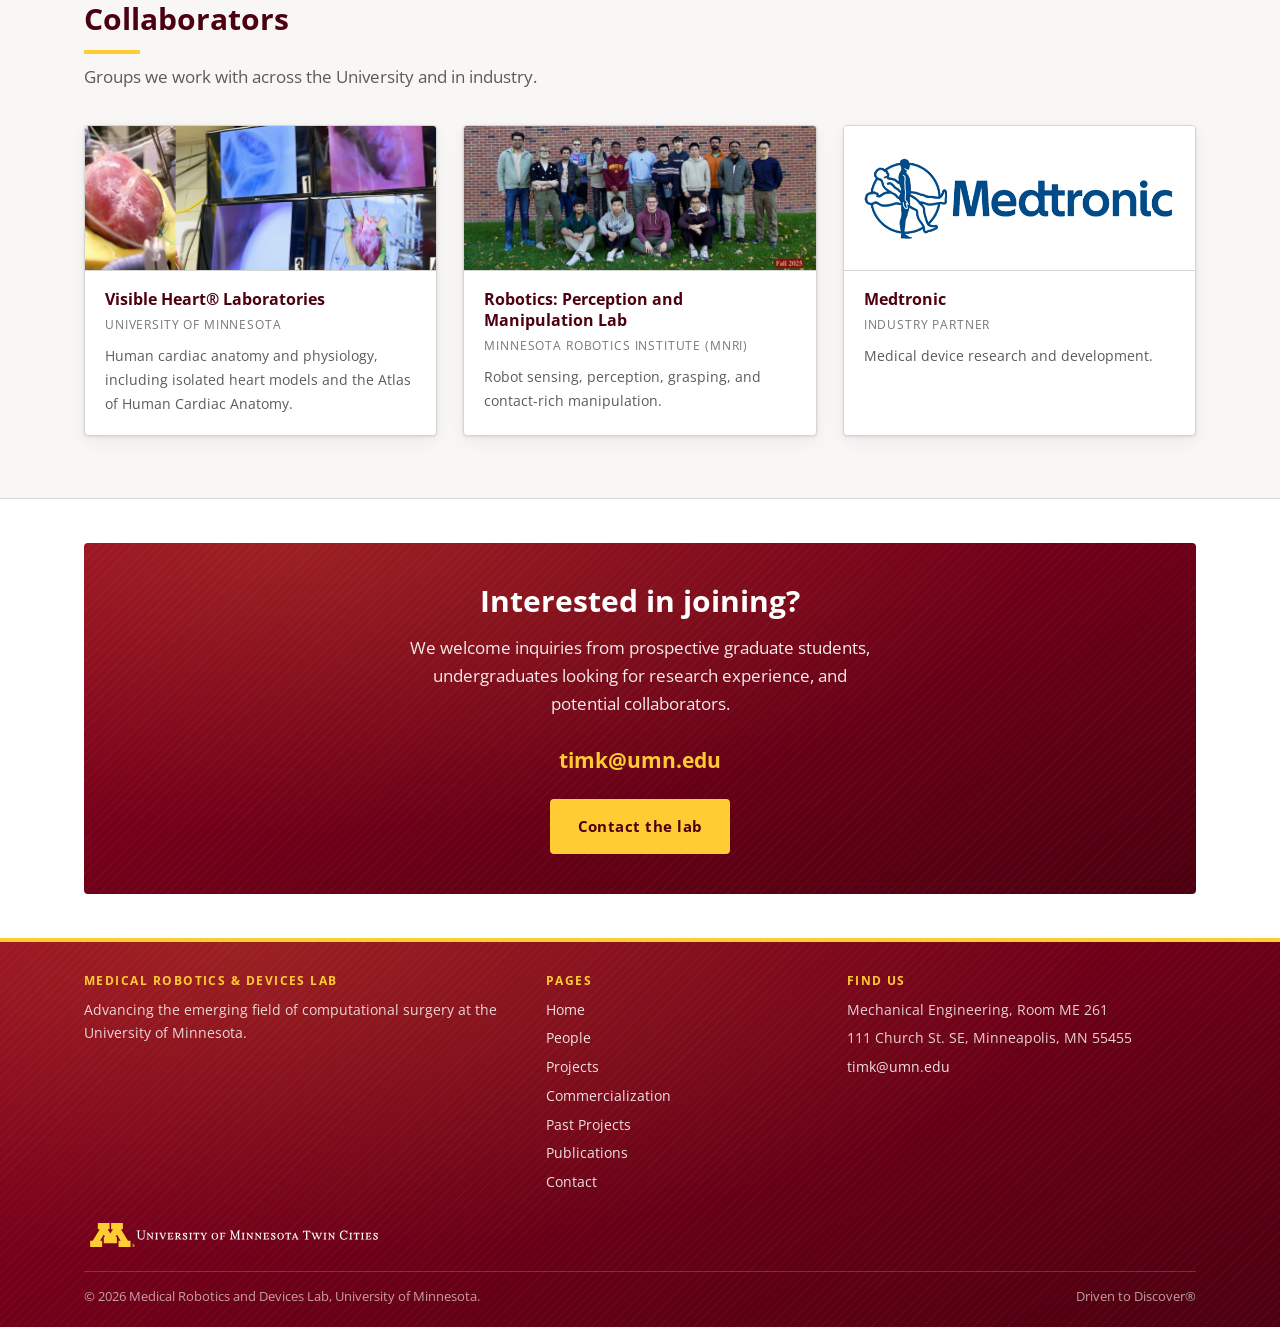
==== commit d073aaa2: "Commercialization page, collaborator photos, WCAG AA fix New Commercialization page between Projects" ====
--- a/index.html
+++ b/index.html
@@ -7,7 +7,7 @@
 <meta name="description" content="The Medical Robotics and Devices Lab at the University of Minnesota advances the emerging field of computational surgery — surgical robotics, medical devices, simulation, and smart instrumentation.">
 <link rel="icon" href="images/shared/mrd-logo.png">
 <link href="https://fonts.googleapis.com/css2?family=Open+Sans:wght@400;600;700&display=swap" rel="stylesheet">
-<link rel="stylesheet" href="css/style.css?v=8aaabcce">
+<link rel="stylesheet" href="css/style.css?v=e532e581">
 </head>
 <body>
 
@@ -23,14 +23,17 @@
 
 <header class="masthead">
   <div class="wrap">
-    <a class="brand" href="index.html">
-      <span class="title">Medical Robotics &amp; Devices Lab</span>
+    <div class="brand">
+      <a class="title" href="index.html">Medical Robotics &amp; Devices Lab</a>
       <span class="sub">
-        <img src="images/shared/umn-wordmark-light.svg"
-             alt="University of Minnesota Twin Cities" width="190" height="23">
-        <span class="dept">Mechanical Engineering</span>
+        <a class="umn" href="https://cse.umn.edu/"
+           aria-label="University of Minnesota College of Science and Engineering">
+          <img src="images/shared/umn-wordmark-light.svg"
+               alt="University of Minnesota Twin Cities" width="190" height="23">
+        </a>
+        <a class="dept" href="https://cse.umn.edu/me">Mechanical Engineering</a>
       </span>
-    </a>
+    </div>
     <a class="brand-logo" href="index.html" aria-label="MRD Lab home">
       <img src="images/shared/mrd-logo.png" alt="Medical Robotics and Devices Lab logo">
     </a>
@@ -45,6 +48,7 @@
         <li><a href="index.html" aria-current="page">Home</a></li>
         <li><a href="people.html">People</a></li>
         <li><a href="projects.html">Projects</a></li>
+        <li><a href="commercialization.html">Commercialization</a></li>
         <li><a href="past-projects.html">Past Projects</a></li>
         <li><a href="https://scholar.google.com/citations?user=cNrTOccAAAAJ&amp;hl=en&amp;view_op=list_works&amp;sortby=pubdate"
                target="_blank" rel="noopener">Publications</a></li>
@@ -301,6 +305,7 @@
           <li><a href="index.html">Home</a></li>
           <li><a href="people.html">People</a></li>
           <li><a href="projects.html">Projects</a></li>
+          <li><a href="commercialization.html">Commercialization</a></li>
           <li><a href="past-projects.html">Past Projects</a></li>
           <li><a href="https://scholar.google.com/citations?user=cNrTOccAAAAJ&amp;hl=en&amp;view_op=list_works&amp;sortby=pubdate" target="_blank" rel="noopener">Publications</a></li>
           <li><a href="contact.html">Contact</a></li>
--- a/css/style.css
+++ b/css/style.css
@@ -147,12 +147,15 @@
   min-width: 0;
 }
 .brand .title {
+  display: block;
   font-size: 1.42rem;
   font-weight: 700;
   line-height: 1.15;
   color: var(--maroon);
   letter-spacing: -.005em;
-}
+  text-decoration: none;
+}
+.brand .title:hover { color: var(--maroon-light); }
 /* Official University wordmark + unit name, the way UMN brands its units.
    The department has no standalone banner image — its own site sets the unit
    name as text beside the campus wordmark, so this mirrors that. */
@@ -163,6 +166,15 @@
   margin-top: 8px;
   min-width: 0;
 }
+/* UMN brand policy: the wordmark links to the College, the unit name to the
+   department. Separate targets, so they are separate anchors. */
+.brand .sub .umn {
+  display: block;
+  line-height: 0;
+  flex: none;
+  border-radius: 2px;
+}
+.brand .sub .umn:hover { opacity: .78; }
 .brand .sub img {
   height: 23px;
   width: auto;
@@ -177,7 +189,9 @@
   padding-left: 11px;
   border-left: 2px solid var(--gold);
   line-height: 1.2;
-}
+  text-decoration: none;
+}
+.brand .sub .dept:hover { color: var(--maroon); text-decoration: underline; }
 
 /* Lab logo, pinned top-right on every page */
 .brand-logo {
@@ -353,6 +367,22 @@
 }
 .btn-maroon:hover { background: var(--maroon-light); color: #fff; }
 
+.btn-outline {
+  background: transparent;
+  color: var(--maroon);
+  border-color: var(--rule);
+}
+.btn-outline:hover { border-color: var(--maroon); background: var(--paper-warm); }
+
+/* Project call-to-action row (live demo, partner announcement) */
+.project-links {
+  display: flex;
+  flex-wrap: wrap;
+  gap: 10px;
+  margin: 20px 0 0;
+}
+.project-links .btn { padding: 11px 20px; font-size: .9rem; }
+
 /* ------------------------------------------------------------ sections -- */
 
 section { padding: 62px 0; }
@@ -563,7 +593,9 @@
 }
 .badge-past {
   background: var(--paper-grey);
-  color: var(--ink-faint);
+  /* --ink-faint here measured 3.93:1 against this background, under the
+     4.5:1 WCAG AA minimum for text this size. --ink-soft gives ~6:1. */
+  color: var(--ink-soft);
   border: 1px solid var(--rule);
 }
 
@@ -978,3 +1010,61 @@
   .topbar, .nav, .nav-toggle { display: none; }
   body { font-size: 11pt; }
 }
+
+/* ---------------------------------------------------- commercialization -- */
+
+.venture-list { display: grid; gap: 30px; }
+
+.venture {
+  display: grid;
+  grid-template-columns: 300px minmax(0, 1fr);
+  background: var(--paper);
+  border: 1px solid var(--rule);
+  border-top: 4px solid var(--maroon);
+  border-radius: var(--radius);
+  box-shadow: var(--shadow);
+  overflow: hidden;
+}
+
+/* These logos are white-on-transparent, so each plate takes the company's
+   own background colour, sampled from their site, rather than our maroon. */
+.venture .logo {
+  display: grid;
+  place-items: center;
+  padding: 30px 34px;
+  min-height: 190px;
+  background-color: var(--plate, var(--maroon-dark));
+  background-image:
+    repeating-linear-gradient(135deg,
+      rgba(255, 255, 255, .035) 0px,
+      rgba(255, 255, 255, .035) 1px,
+      transparent 1px,
+      transparent 7px),
+    linear-gradient(160deg, rgba(255, 255, 255, .07) 0%, rgba(0, 0, 0, .18) 100%);
+}
+.venture .logo.csats     { --plate: #173440; }  /* csats.com */
+.venture .logo.lightside { --plate: #081927; }  /* lightsidesurgical.com */
+/* height:auto matters — without it the img's height attribute wins once
+   max-width shrinks the element, and the logo distorts. */
+.venture .logo img { max-width: 100%; max-height: 120px; width: auto; height: auto; }
+.venture .logo:hover img { opacity: .85; }
+
+.venture-body { padding: 28px 32px; }
+.venture-body h2 { font-size: 1.4rem; margin-bottom: .25em; }
+.venture-body .meta {
+  font-size: .78rem;
+  letter-spacing: .07em;
+  text-transform: uppercase;
+  color: var(--ink-faint);
+  font-weight: 600;
+  margin-bottom: 1em;
+}
+.venture-body p { font-size: .97rem; }
+.venture-links { margin: 18px 0 0; }
+
+@media (max-width: 760px) {
+  .venture { grid-template-columns: 1fr; }
+  .venture .logo { min-height: 150px; padding: 24px 26px; }
+  .venture .logo img { max-height: 92px; }
+  .venture-body { padding: 22px 22px 24px; }
+}
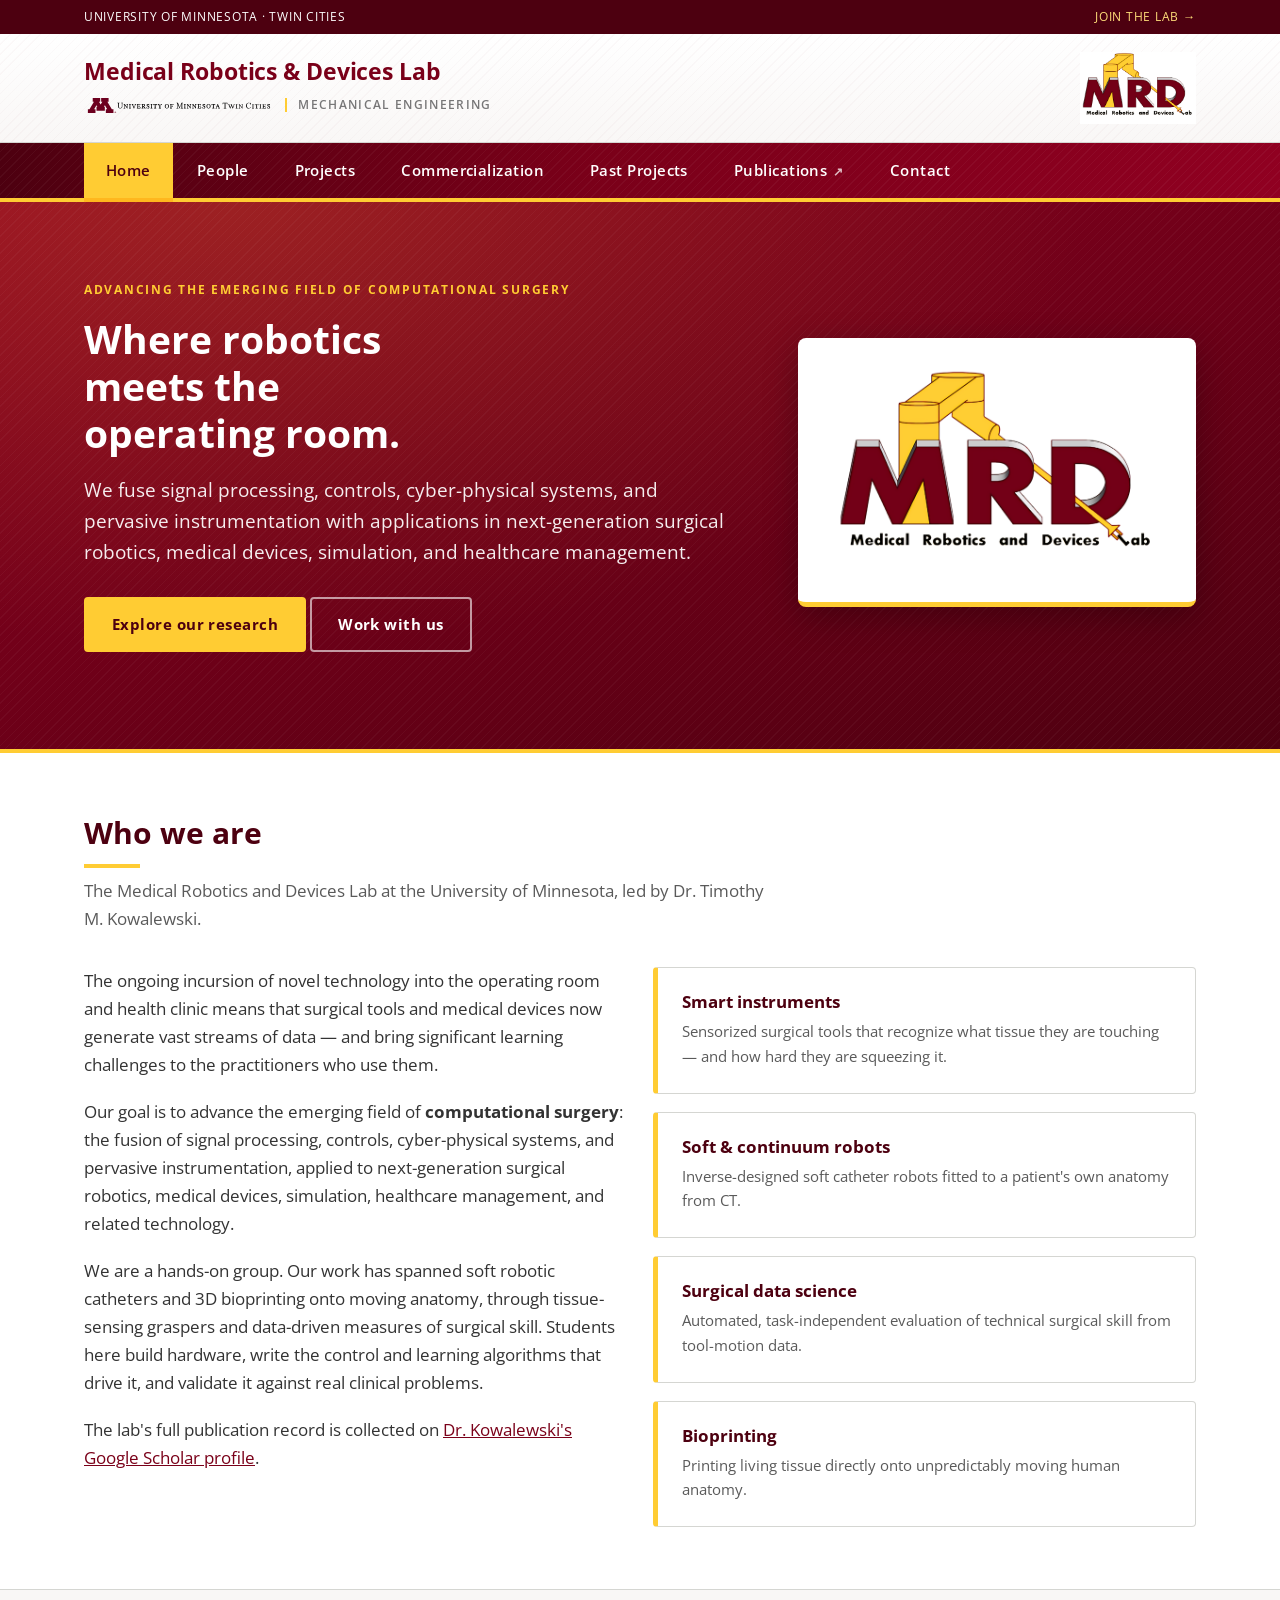
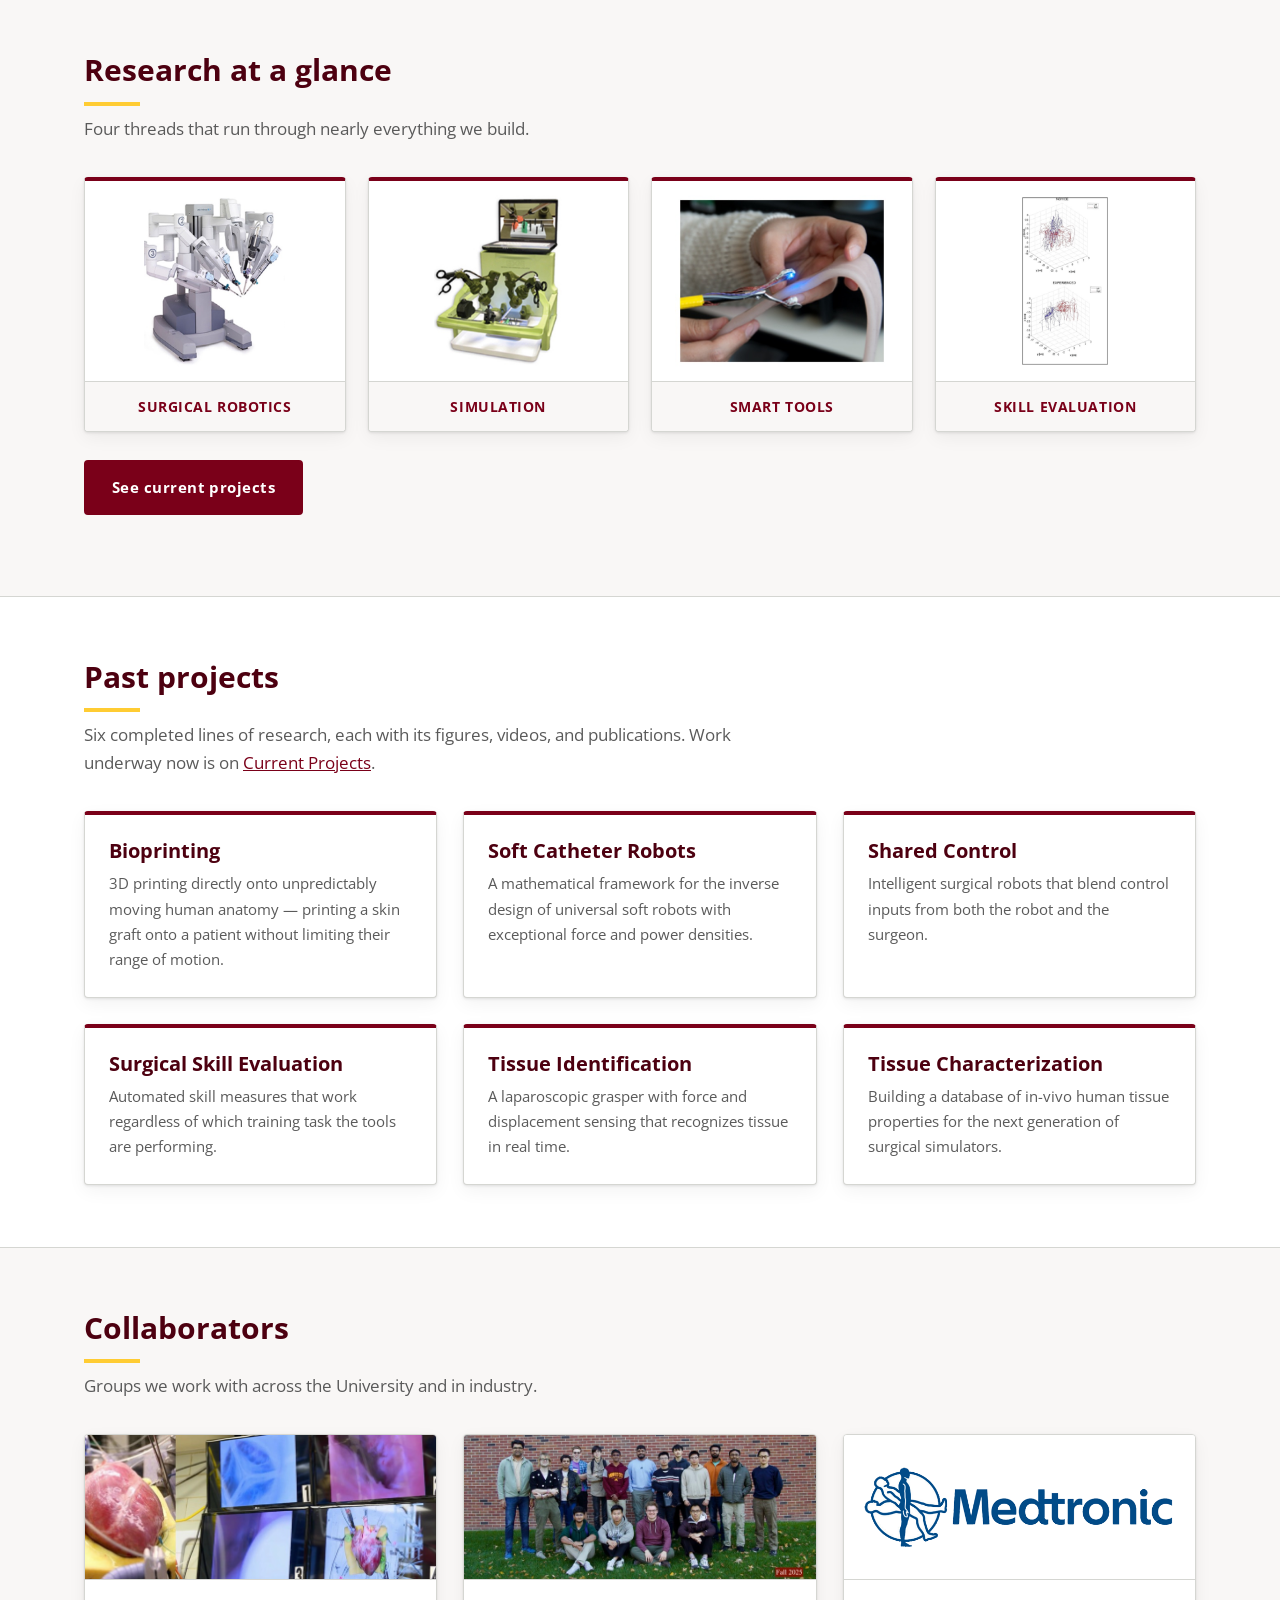
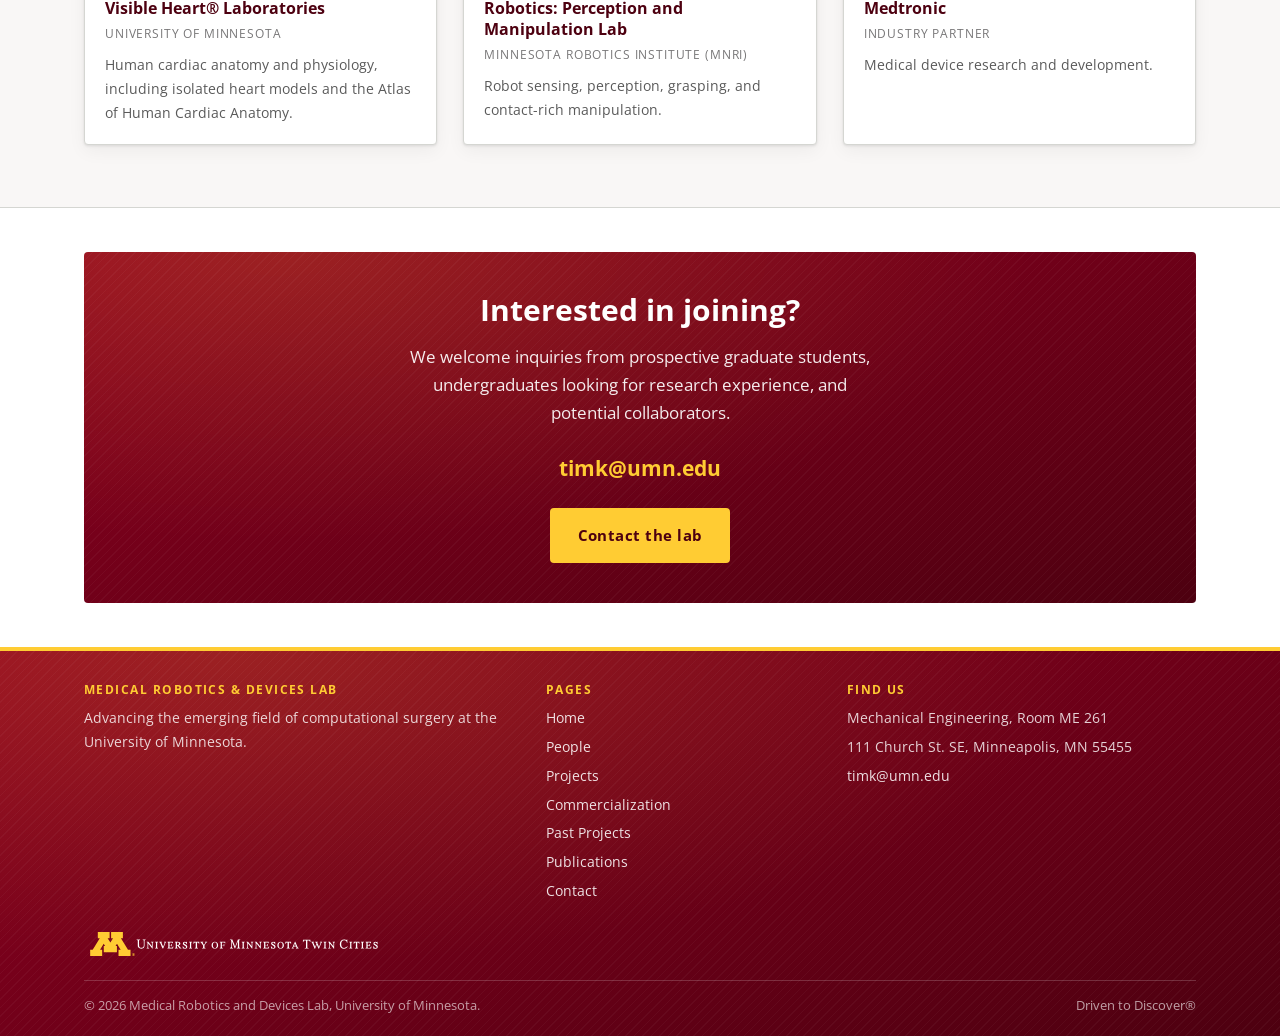
==== commit f184b820: "Split the research banner so its labels are real text research-banner.png carried "Surgical Robotics" ====
--- a/index.html
+++ b/index.html
@@ -7,7 +7,7 @@
 <meta name="description" content="The Medical Robotics and Devices Lab at the University of Minnesota advances the emerging field of computational surgery — surgical robotics, medical devices, simulation, and smart instrumentation.">
 <link rel="icon" href="images/shared/mrd-logo.png">
 <link href="https://fonts.googleapis.com/css2?family=Open+Sans:wght@400;600;700&display=swap" rel="stylesheet">
-<link rel="stylesheet" href="css/style.css?v=e532e581">
+<link rel="stylesheet" href="css/style.css?v=6757a9a8">
 </head>
 <body>
 
@@ -152,9 +152,42 @@
         <h2>Research at a glance</h2>
         <p>Four threads that run through nearly everything we build.</p>
       </div>
-      <img src="images/home/research-banner.png"
-           alt="Lab research areas: surgical robotics, simulation, smart tools, and skill evaluation"
-           style="width:100%; border:1px solid var(--rule); border-radius:var(--radius); background:#fff;">
+      <!-- The four labels used to be baked into a single banner image, which
+           fails WCAG 1.4.5 (Images of Text). They are real text now. -->
+      <div class="research-grid">
+        <figure class="research-item">
+          <span class="shot">
+            <img src="images/home/research/surgical-robotics.jpg" width="425" height="520"
+                 alt="A da Vinci surgical robot with four articulated instrument arms" loading="lazy">
+          </span>
+          <figcaption>Surgical Robotics</figcaption>
+        </figure>
+        <figure class="research-item">
+          <span class="shot">
+            <img src="images/home/research/simulation.jpg" width="388" height="520"
+                 alt="A benchtop laparoscopic simulation trainer with instruments and a laptop display"
+                 loading="lazy">
+          </span>
+          <figcaption>Simulation</figcaption>
+        </figure>
+        <figure class="research-item">
+          <span class="shot">
+            <img src="images/home/research/smart-tools.jpg" width="520" height="417"
+                 alt="A hand holding an instrumented surgical tool with a lit sensor tip against soft tissue"
+                 loading="lazy">
+          </span>
+          <figcaption>Smart Tools</figcaption>
+        </figure>
+        <figure class="research-item">
+          <span class="shot">
+            <img src="images/home/research/skill-evaluation.png" width="271" height="520"
+                 alt="Two 3D plots of surgical tool trajectories, one labelled novice and one experienced, the novice paths visibly more scattered"
+                 loading="lazy">
+          </span>
+          <figcaption>Skill Evaluation</figcaption>
+        </figure>
+      </div>
+
       <p style="margin-top:28px;">
         <a class="btn btn-maroon" href="projects.html">See current projects</a>
       </p>
@@ -331,7 +364,7 @@
   </div>
 </footer>
 
-<script src="js/site.js?v=edabe808"></script>
+<script src="js/site.js?v=86cdca7e"></script>
 <script>document.getElementById('year').textContent = new Date().getFullYear();</script>
 </body>
 </html>
--- a/css/style.css
+++ b/css/style.css
@@ -1011,6 +1011,60 @@
   body { font-size: 11pt; }
 }
 
+/* ------------------------------------------------- research at a glance -- */
+
+/* These four labels were previously baked into one banner image. Keeping
+   them as real text satisfies WCAG 1.4.5 and lets them scale and translate. */
+.research-grid {
+  display: grid;
+  grid-template-columns: repeat(4, 1fr);
+  gap: 22px;
+}
+
+.research-item {
+  margin: 0;
+  background: var(--paper);
+  border: 1px solid var(--rule);
+  border-top: 4px solid var(--maroon);
+  border-radius: var(--radius);
+  box-shadow: var(--shadow);
+  overflow: hidden;
+  display: flex;
+  flex-direction: column;
+}
+
+.research-item .shot {
+  display: block;
+  height: 200px;
+  padding: 14px;
+  background: #fff;
+}
+/* object-fit:contain on a filled box letterboxes reliably; max-height alone
+   did not resolve against the padded box and the tall panels clipped. */
+.research-item .shot img {
+  width: 100%;
+  height: 100%;
+  object-fit: contain;
+}
+
+.research-item figcaption {
+  border-top: 1px solid var(--rule);
+  background: var(--paper-warm);
+  padding: 13px 16px;
+  font-size: .88rem;
+  font-weight: 700;
+  letter-spacing: .04em;
+  text-transform: uppercase;
+  color: var(--maroon);
+  text-align: center;
+}
+
+@media (max-width: 760px) {
+  .research-grid { grid-template-columns: repeat(2, 1fr); gap: 16px; }
+  .research-item .shot { height: 150px; padding: 12px; }
+  .research-item figcaption { font-size: .78rem; padding: 11px 10px; }
+}
+
 /* ---------------------------------------------------- commercialization -- */
 
 .venture-list { display: grid; gap: 30px; }
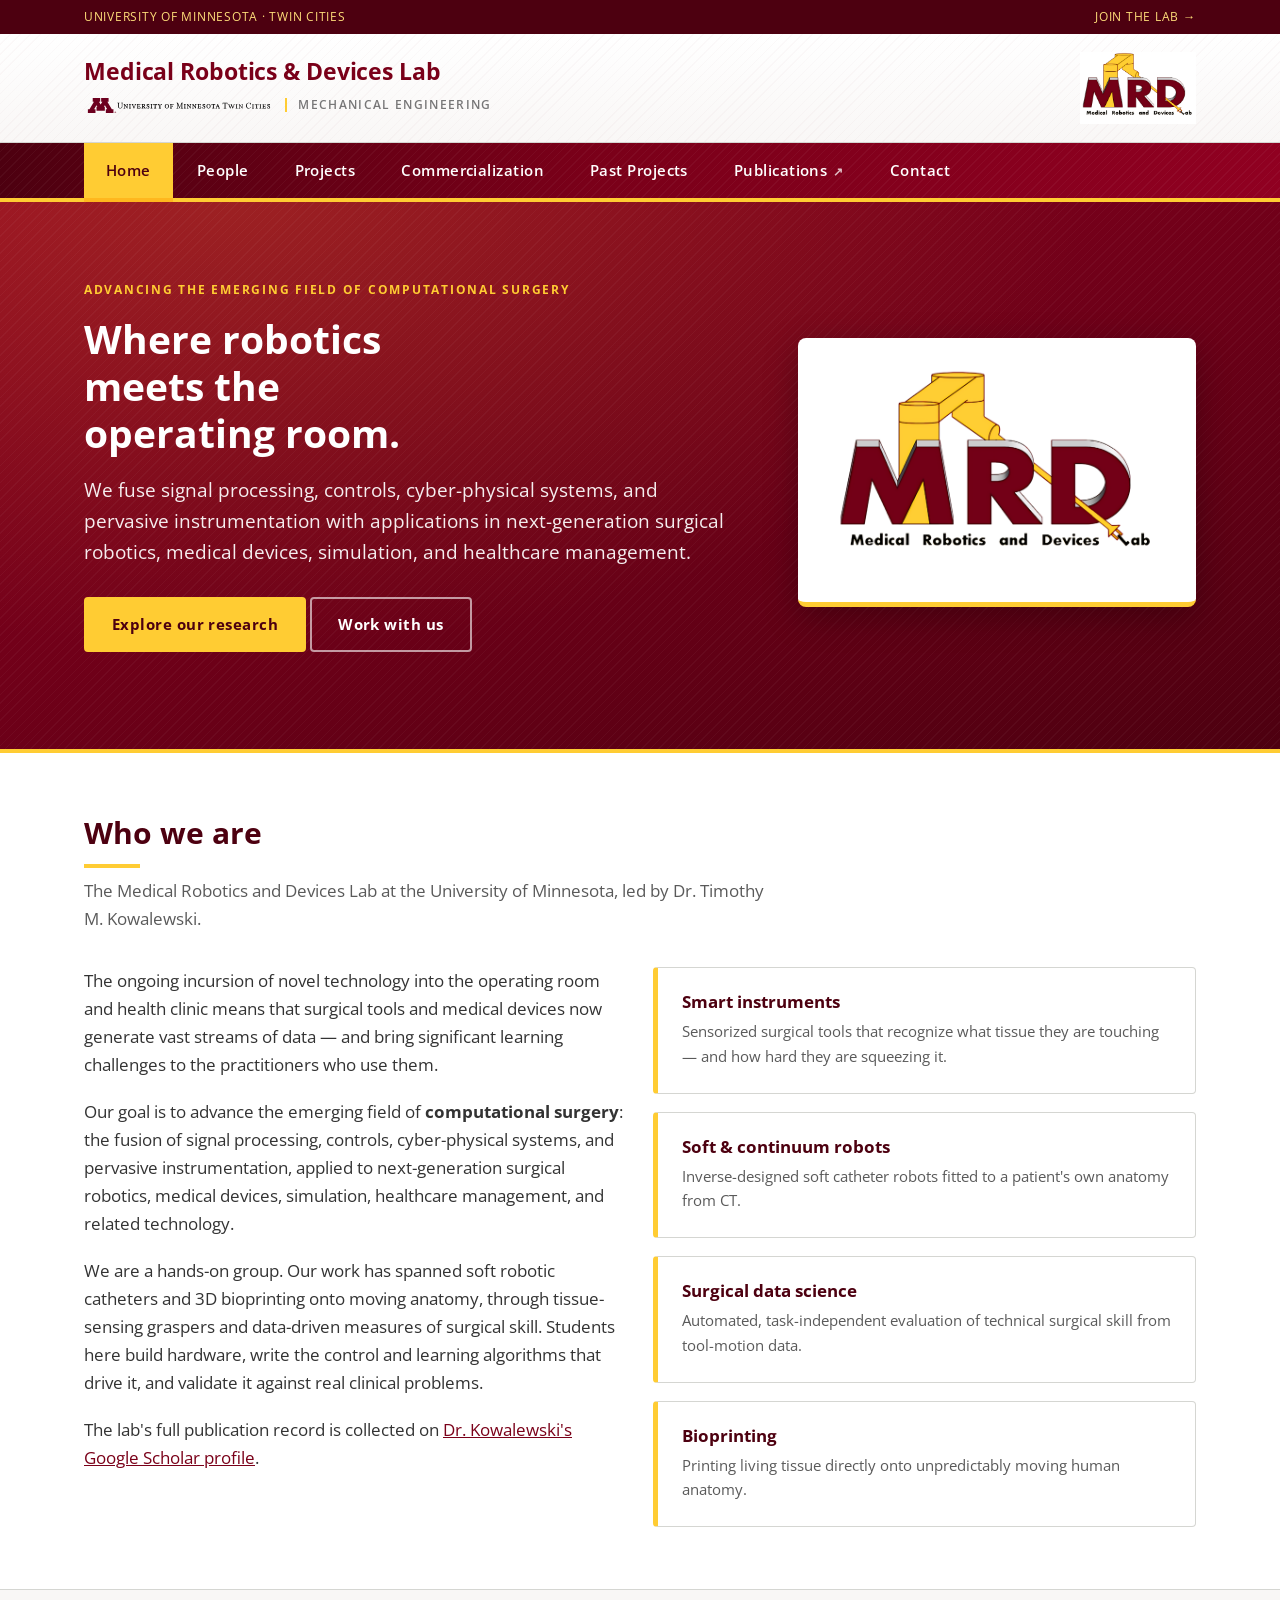
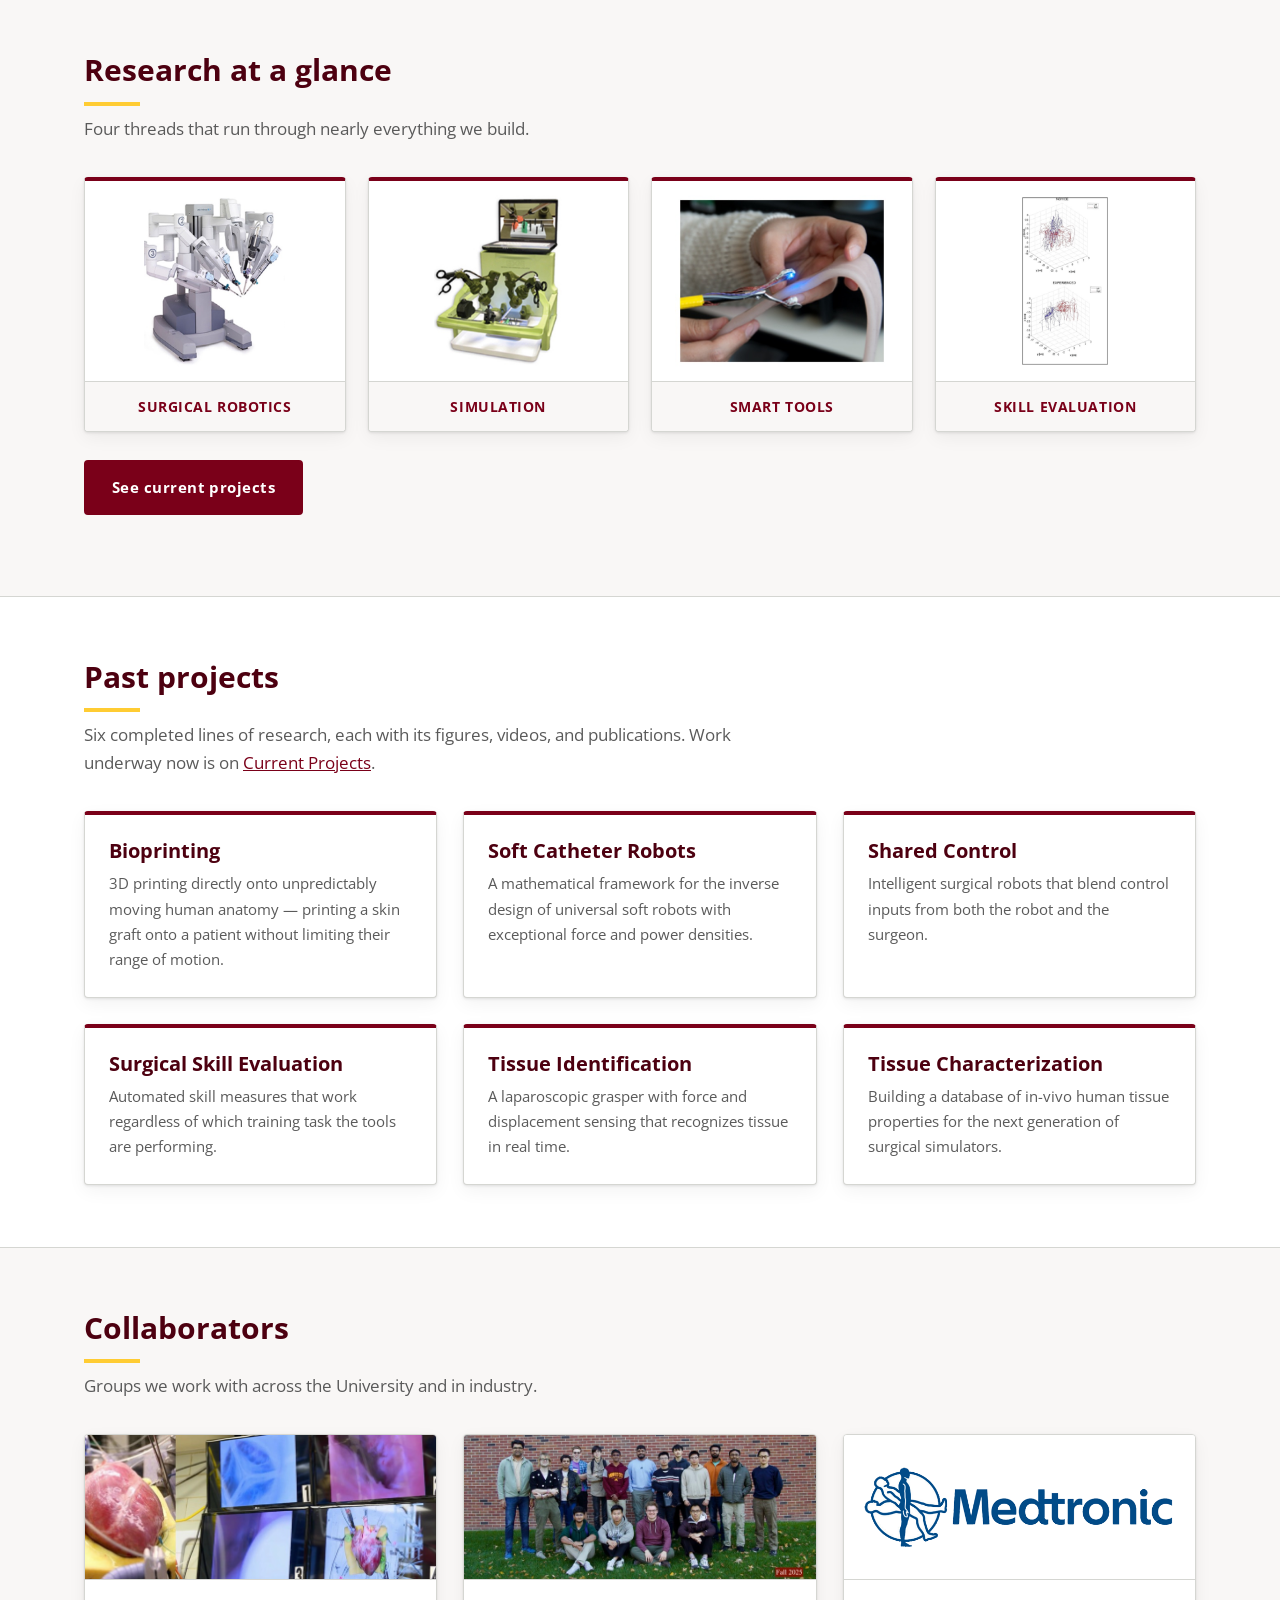
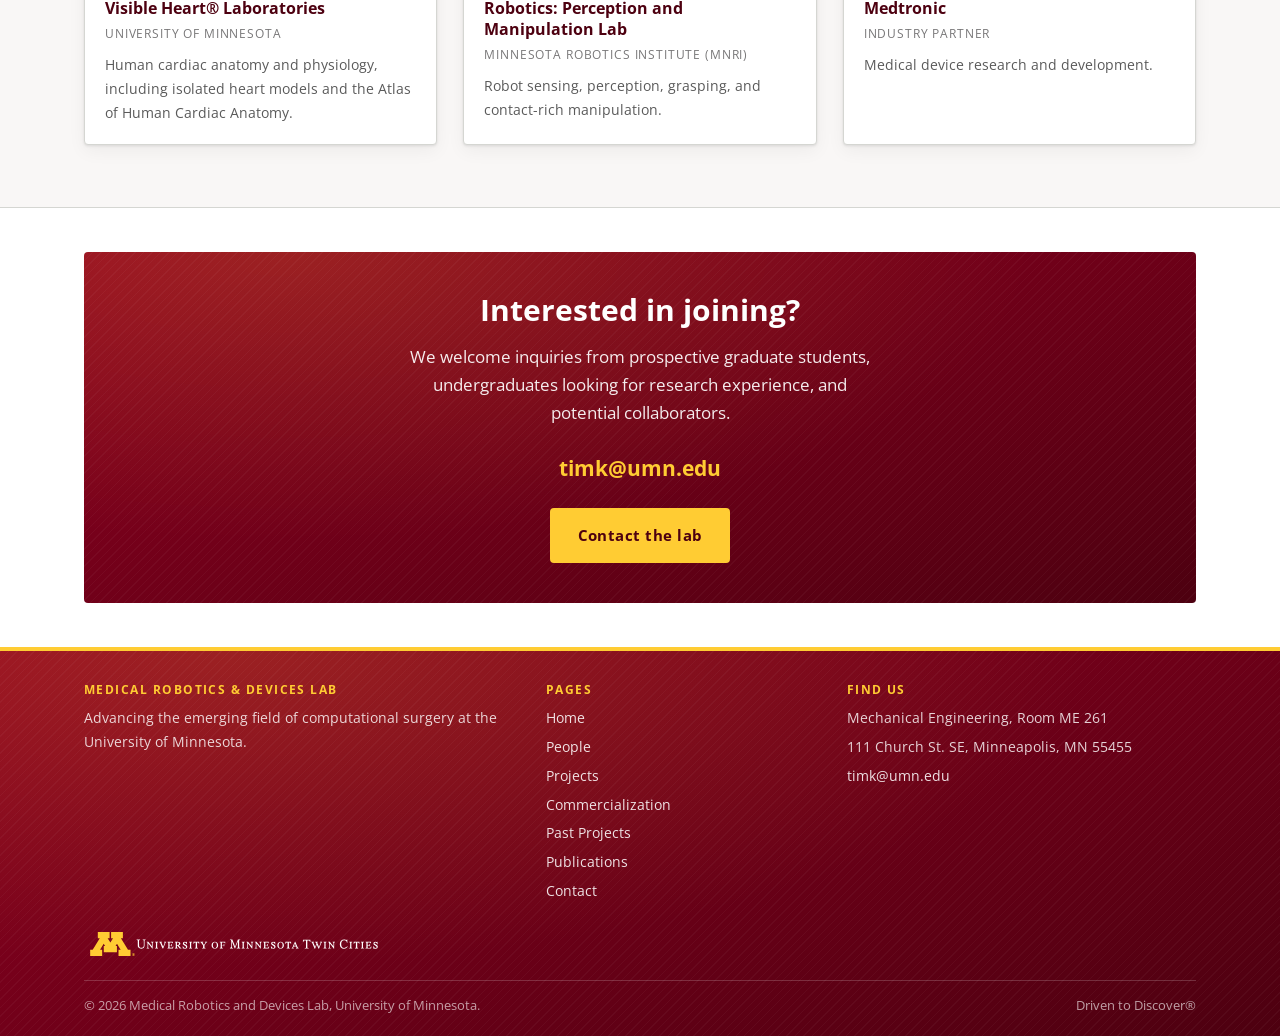
==== commit 37aa25ac: "Link the campus name in the top bar "University of Minnesota · Twin Cities" now links to twin-cities" ====
--- a/index.html
+++ b/index.html
@@ -16,7 +16,7 @@
 <!-- ============================================================ header -->
 <div class="topbar">
   <div class="wrap">
-    <span>University of Minnesota &middot; Twin Cities</span>
+    <span><a href="https://twin-cities.umn.edu/">University of Minnesota &middot; Twin Cities</a></span>
     <span><a href="contact.html">Join the lab &rarr;</a></span>
   </div>
 </div>
